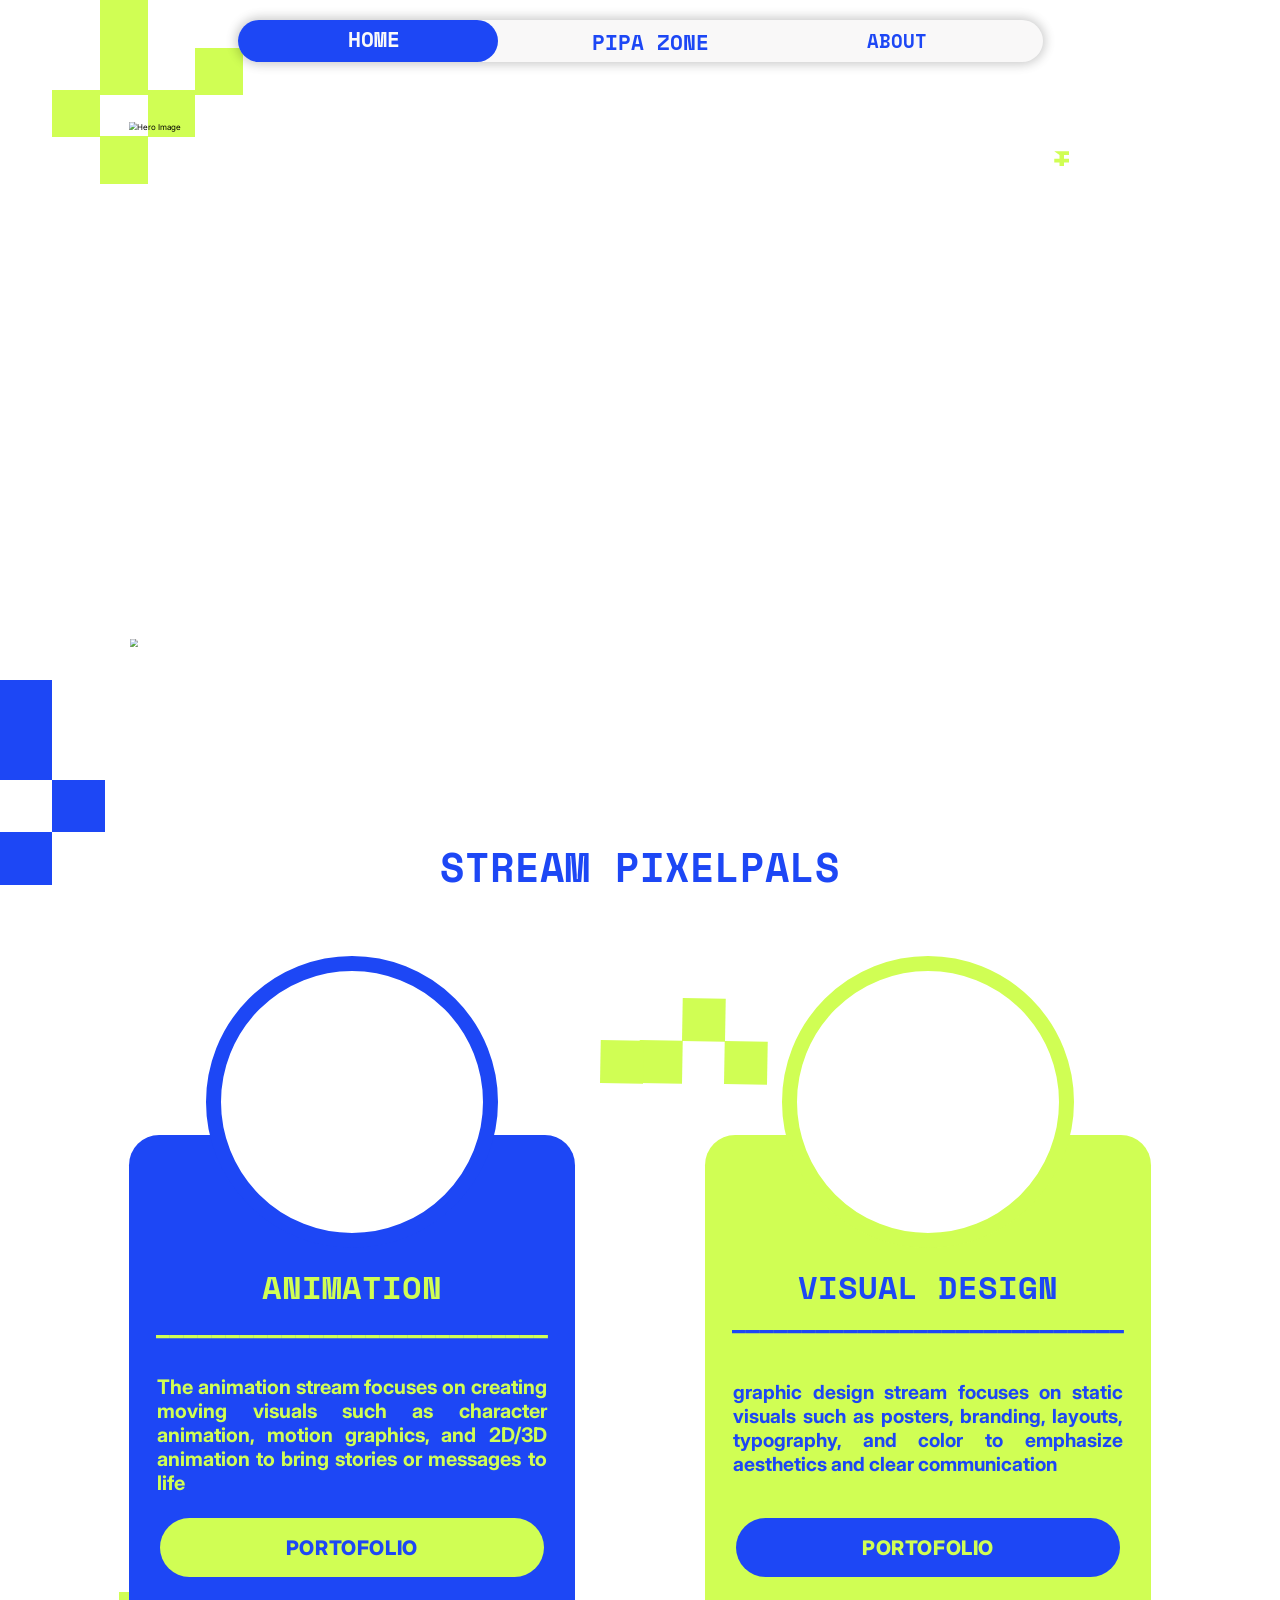
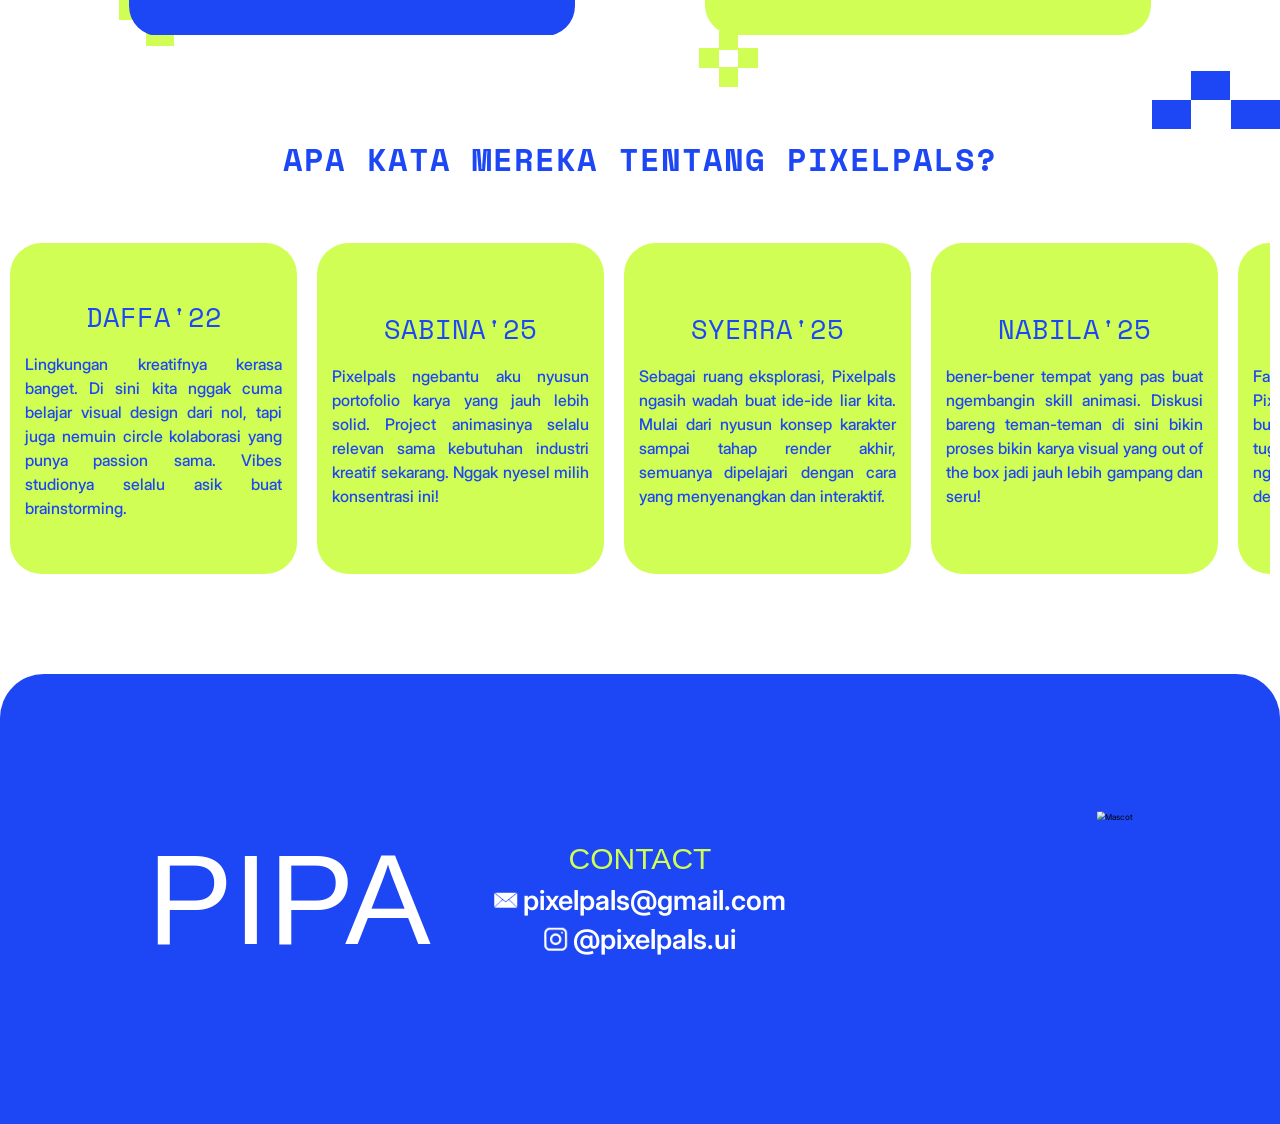
==== index.html @ c7d92665 "rapihin" ====
<!DOCTYPE html>
<html lang="id">
<head>
    <meta charset="UTF-8">
    <meta name="viewport" content="width=device-width, initial-scale=1.0">
    <title>PIXEL PALS - Media Produksi UI</title>
    <link rel="preconnect" href="https://fonts.googleapis.com">
    <link rel="preconnect" href="https://fonts.gstatic.com" crossorigin>
    <link href="https://fonts.googleapis.com/css2?family=Inter:ital,opsz,wght@0,14..32,100..900;1,14..32,100..900&family=Montserrat:ital,wght@0,100..900;1,100..900&family=Poppins:ital,wght@0,100;0,200;0,300;0,400;0,500;0,600;0,700;0,800;0,900;1,100;1,200;1,300;1,400;1,500;1,600;1,700;1,800;1,900&family=Space+Mono:ital,wght@0,400;0,700;1,400;1,700&display=swap" rel="stylesheet">
    <link rel="stylesheet" href="css/styleIndex.css">
    
</head>
<body>
    <div class="page-scale-wrapper">

    <div class="background-pattern">
        <!-- Left side - Lime squares (top) -->
        <div class="square-lime" style="left: 104.65px; top: 179.08px;"></div>
        <div class="square-lime" style="left: 200.02px; top: 271.87px;"></div>
        <div class="square-lime" style="left: 295.38px; top: 179.08px; "></div>
        <div class="square-lime" style="left: 390.75px; top: 95.37px;"></div>
        <div class="square-lime" style="left: 200.02px; top: 0px;"></div>
        <div class="square-lime" style="left: 200.02px; top: 95.37px"></div>

        <!-- Right side - Blue squares (top) -->
        <div class="square-blue" style="left: 2631.80px; top: 841.18px;"></div>
        <div class="square-blue" style="left: 2760.02px; top: 965.93px;"></div>
        <div class="square-blue" style="left: 2888.24px; top: 841.18px;"></div>
        <div class="square-blue" style="left: 2760.02px; top: 728.63px;"></div>

        <!-- Left side - Blue squares (middle) -->
        <div style="width: 104.65px; height: 104.65px; left: 0px; top: 1455.19px; position: absolute; background: #1D47F5;"></div>
        <div style="width: 104.65px; height: 104.65px; left: 0px; top: 1359.18px; position: absolute; background: #1D47F5;"></div>
        <div style="width: 104.65px; height: 104.65px; left: 0px; top: 1664.49px; position: absolute; background: #1D47F5;"></div>
        <div style="width: 104.65px; height: 104.65px; left: 104.65px; top: 1559.84px; position: absolute; background: #1D47F5;"></div>
        
        <!-- Center - Lime rotated rectangles -->
        <div style="width: 85.49px; height: 85.30px; left: 1277.75px; top: 2166.39px; position: absolute; transform: rotate(-89deg); transform-origin: top left; background: #D0FE54;"></div>
        <div style="width: 85.49px; height: 85.30px; left: 1199.51px; top: 2165.33px; position: absolute; transform: rotate(-89deg); transform-origin: top left; background: #D0FE54;"></div>
        <div style="width: 85.49px; height: 85.30px; left: 1448.33px; top: 2168.71px; position: absolute; transform: rotate(-89deg); transform-origin: top left; background: #D0FE54;"></div>
        <div style="width: 85.49px; height: 85.30px; left: 1364.20px; top: 2082.07px; position: absolute; transform: rotate(-89deg); transform-origin: top left; background: #D0FE54;"></div>
        
        <!-- Bottom left - Lime small squares -->
        <div style="width: 54.76px; height: 54.76px; left: 237.50px; top: 3184.41px; position: absolute; background: #D0FE54;"></div>
        <div style="width: 54.76px; height: 54.76px; left: 292.26px; top: 3237.70px; position: absolute; background: #D0FE54;"></div>
        <div style="width: 54.76px; height: 54.76px; left: 347.02px; top: 3184.41px; position: absolute; background: #D0FE54;"></div>
        <div style="width: 54.76px; height: 54.76px; left: 292.26px; top: 3136.34px; position: absolute; background: #D0FE54;"></div>
        
        <!-- Bottom right - Blue rotated rectangles -->
        <div style="width: 57.56px; height: 78.79px; left: 2461.73px; top: 3457.60px; position: absolute; transform: rotate(-90deg); transform-origin: top left; background: #1D47F5;"></div>
        <div style="width: 57.56px; height: 78.79px; left: 2534.01px; top: 3457.67px; position: absolute; transform: rotate(-90deg); transform-origin: top left; background: #1D47F5;"></div>
        <div style="width: 57.56px; height: 78.79px; left: 2304.15px; top: 3457.45px; position: absolute; transform: rotate(-90deg); transform-origin: top left; background: #1D47F5;"></div>
        <div style="width: 57.56px; height: 78.79px; left: 2382.99px; top: 3399.97px; position: absolute; transform: rotate(-90deg); transform-origin: top left; background: #1D47F5;"></div>
        
        <!-- Very bottom - Lime tiny squares -->
        <div style="width: 39.19px; height: 39.19px; left: 1398.37px; top: 3295.84px; position: absolute; background: #D0FE54;"></div>
        <div style="width: 39.19px; height: 39.19px; left: 1437.55px; top: 3333.97px; position: absolute; background: #D0FE54;"></div>
        <div style="width: 39.19px; height: 39.19px; left: 1476.74px; top: 3295.84px; position: absolute; background: #D0FE54;"></div>
        <div style="width: 39.19px; height: 39.19px; left: 1437.55px; top: 3261.44px; position: absolute; background: #D0FE54;"></div>
    </div>

    <!-- Header & Navigation -->
    <header style="width: 100%; display: flex; justify-content: center; padding: 40px 60px 20px 60px; position: relative; z-index: 100;">
        <div style="width: 100%; max-width: 1610px; height: 83px; position: relative; border-radius: 118.92px;">
            <!-- Background with shadow -->
            <div style="width: 100%; height: 83px; left: 0px; top: 0px; position: absolute; opacity: 0.70; background: #F7F6F6; box-shadow: 0px 0px 20.22px 4.76px rgba(0, 0, 0, 0.30); border-radius: 118.92px;"></div>
            
            <!-- Blue active tab -->
            <a href="index.html" style="width: 521.42px; height: 83.05px; left: 0px; top: 0px; position: absolute; background: #1D47F5; border-radius: 118.92px; text-decoration: none; display: flex; align-items: center; justify-content: center;">
                <span style="width: 375.03px; height: 41.34px; left: 86.05px; top: 6.50px; position: absolute; text-align: center; color: #F9F9F9; font-size: 42.81px; font-family: 'Symtext', 'Space Mono', monospace; font-weight: bold; text-decoration: none;">HOME</span>
            </a>
            
            <!-- PIPA Zone -->
            <a href="pipa-zone.html" style="width: 375.03px; height: 41.34px; left: 639.16px; top: 11.66px; position: absolute; text-align: center; color: #1D47F5; font-size: 42.81px; font-family: 'Symtext', 'Space Mono', monospace; font-weight: bold; text-decoration: none;">PIPA ZONE</a>
            
            <!-- About -->
            <a href="about.html" style="width: 375.03px; height: 41.34px; left: 1131.92px; top: 13.99px; position: absolute; text-align: center; color: #1D47F5; font-size: 37.98px; font-family: 'Symtext', 'Space Mono', monospace; font-weight: bold; text-decoration: none;">ABOUT</a>
        </div>
    </header>

    <!-- Hero Section -->
    <section class="snap-section">
        <div class="hero-wrapper">
            <div class="hero-accent"></div>
            <img src="img/hero-image.png" alt="Hero Image" class="hero-image">
            <a href="https://google.com" class="hero-cta">
                <img src="img/explore-now-button.png" alt="">
            </a>
        </div>
    </section>

    <!-- Stream Section - Custom Design -->
    <section class="stream-section snap-section">
        <h2 class="stream-title-custom">STREAM PIXELPALS</h2>
        
        <div class="stream-design-container">
            <div style="width: 100%; max-width: 2044px; height: auto; aspect-ratio: 2044.37 / 1359.50; position: relative; margin: 0 auto;">
                <!-- Left Blue Box -->
                <div style="width: 892.76px; height: 1001.36px; left: 0px; top: 358.14px; position: absolute; background: #1D47F5; border-radius: 60.29px; max-width: 45%;"></div>
                
                <!-- Right Green Box -->
                <div style="width: 892.76px; height: 1001.36px; left: 1151.61px; top: 357.94px; position: absolute; background: #D0FE54; border-radius: 60.29px; max-width: 45%;"></div>
                
                <!-- Visual Design Label -->
                <div style="width: 654.97px; height: 132.82px; left: 1270.50px; top: 595.30px; position: absolute; text-align: center; justify-content: center; display: flex; flex-direction: column; color: #1D47F5; font-size: 64.31px; font-family: 'Symtext', 'Space Mono', monospace; font-weight: bold; word-wrap: break-word;">VISUAL DESIGN</div>
                
                <!-- Animation Label -->
                <div style="width: 571.54px; height: 132.82px; left: 159.99px; top: 595.30px; position: absolute; text-align: center; justify-content: center; display: flex; flex-direction: column; color: #D0FE54; font-size: 64.31px; font-family: 'Symtext', 'Space Mono', monospace; font-weight: bold; word-wrap: break-word;">ANIMATION</div>
                
                <!-- Right Line -->
                <div style="width: 853px; height: 190.97px; left: 1171.49px; top: 632.64px; position: absolute; text-align: center; justify-content: center; display: flex; flex-direction: column; color: #1D47F5; font-size: 58.47px; font-family: 'Inter', sans-serif; font-weight: 700; word-wrap: break-word;">____________________________</div>
                
                <!-- Left Line -->
                <div style="width: 853px; height: 190.97px; left: 19.26px; top: 641.09px; position: absolute; text-align: center; justify-content: center; display: flex; flex-direction: column; color: #D0FE54; font-size: 58.47px; font-family: 'Inter', sans-serif; font-weight: 700; word-wrap: break-word;">____________________________</div>
                
                <!-- Left Description -->
                <div style="width: 778.69px; height: 132.84px; left: 56.41px; top: 891.44px; position: absolute; text-align: justify; justify-content: center; display: flex; flex-direction: column; color: #D0FE54; font-size: 40.19px; font-family: 'Inter', sans-serif; font-weight: 700; word-wrap: break-word;">The animation stream focuses on creating moving visuals such as character animation, motion graphics, and 2D/3D animation to bring stories or messages to life</div>
                
                <!-- Right Description -->
                <div style="width: 780.18px; height: 254.19px; left: 1207.90px; top: 817.18px; position: absolute; text-align: justify; justify-content: center; display: flex; flex-direction: column; color: #1D47F5; font-size: 38.86px; font-family: 'Inter', sans-serif; font-weight: 700; word-wrap: break-word;">graphic design stream focuses on static visuals such as posters, branding, layouts, typography, and color to emphasize aesthetics and clear communication</div>
                
                <!-- Right Button -->
                <a href="#" class="portfolio-btn" id="btnVisualDesign" style="width: 767.63px; height: 116.75px; left: 1214.17px; top: 1125.16px; position: absolute; background: #1D47F5; border-radius: 200.97px; display: flex; align-items: center; justify-content: center; text-decoration: none; cursor: pointer;">
                    <span style="text-align: center; color: #D0FE54; font-size: 40.19px; font-family: 'Inter', sans-serif; font-weight: 800; letter-spacing: 1.21px;">PORTOFOLIO</span>
                </a>
                
                <!-- Left Circle -->
                <div style="width: 584.77px; height: 584.77px; left: 154px; top: 0.14px; position: absolute; background: white; border-radius: 9999px; border: 30.15px #1D47F5 solid;"></div>
                
                <!-- Left Button -->
                <a href="#" class="portfolio-btn" id="btnAnimation" style="width: 767.63px; height: 116.75px; left: 61.94px; top: 1125.16px; position: absolute; background: #D0FE54; border-radius: 200.97px; display: flex; align-items: center; justify-content: center; text-decoration: none; cursor: pointer;">
                    <span style="text-align: center; color: #1D47F5; font-size: 40.19px; font-family: 'Inter', sans-serif; font-weight: 800; letter-spacing: 1.21px;">PORTOFOLIO</span>
                </a>
                
                <!-- Right Circle -->
                <div style="width: 584.77px; height: 584.77px; left: 1305.61px; top: 0px; position: absolute; background: white; border-radius: 9999px; border: 30.15px #D0FE54 solid;"></div>
            </div>
        </div>
    </section>

    <!-- Testimonial Section - Custom Design -->
    <section class="testimonial-section">
        <h2 class="testimonial-title-custom">APA KATA MEREKA TENTANG PIXELPALS?</h2>
        
        <div class="slider-container">
            <div class="slider-track">
                <!-- Original 5 Cards -->
                <div class="testimonial-card-slider">
                    <div class="card-name">daffa'22</div>
                    <p class="card-quote">Lingkungan kreatifnya kerasa banget. Di sini kita nggak cuma belajar visual design dari nol, tapi juga nemuin circle kolaborasi yang punya passion sama. Vibes studionya selalu asik buat brainstorming.</p>
                </div>
                
                <div class="testimonial-card-slider">
                    <div class="card-name">sabina'25</div>
                    <p class="card-quote">Pixelpals ngebantu aku nyusun portofolio karya yang jauh lebih solid. Project animasinya selalu relevan sama kebutuhan industri kreatif sekarang. Nggak nyesel milih konsentrasi ini!</p>
                </div>
                
                <div class="testimonial-card-slider">
                    <div class="card-name">SYERRA'25</div>
                    <p class="card-quote">Sebagai ruang eksplorasi, Pixelpals ngasih wadah buat ide-ide liar kita. Mulai dari nyusun konsep karakter sampai tahap render akhir, semuanya dipelajari dengan cara yang menyenangkan dan interaktif.</p>
                </div>
                
                <div class="testimonial-card-slider">
                    <div class="card-name">nabila'25</div>
                    <p class="card-quote">bener-bener tempat yang pas buat ngembangin skill animasi. Diskusi bareng teman-teman di sini bikin proses bikin karya visual yang out of the box jadi jauh lebih gampang dan seru!</p>
                </div>
                
                <div class="testimonial-card-slider">
                    <div class="card-name">nazel'25</div>
                    <p class="card-quote">Fasilitas dan support system di Pixelpals juara sih. Cocok banget buat nongkrong sambil ngerjain tugas modelling atau 2D tanpa ngerasa burnout. Belajar software desain jadi kerasa ringan.</p>
                </div>
                
                <!-- Duplicated 5 Cards for infinite loop -->
                <div class="testimonial-card-slider">
                    <div class="card-name">daffa'22</div>
                    <p class="card-quote">Lingkungan kreatifnya kerasa banget. Di sini kita nggak cuma belajar visual design dari nol, tapi juga nemuin circle kolaborasi yang punya passion sama. Vibes studionya selalu asik buat brainstorming.</p>
                </div>
                
                <div class="testimonial-card-slider">
                    <div class="card-name">sabina'25</div>
                    <p class="card-quote">Pixelpals ngebantu aku nyusun portofolio karya yang jauh lebih solid. Project animasinya selalu relevan sama kebutuhan industri kreatif sekarang. Nggak nyesel milih konsentrasi ini!</p>
                </div>
                
                <div class="testimonial-card-slider">
                    <div class="card-name">SYERRA'25</div>
                    <p class="card-quote">Sebagai ruang eksplorasi, Pixelpals ngasih wadah buat ide-ide liar kita. Mulai dari nyusun konsep karakter sampai tahap render akhir, semuanya dipelajari dengan cara yang menyenangkan dan interaktif.</p>
                </div>
                
                <div class="testimonial-card-slider">
                    <div class="card-name">nabila'25</div>
                    <p class="card-quote">bener-bener tempat yang pas buat ngembangin skill animasi. Diskusi bareng teman-teman di sini bikin proses bikin karya visual yang out of the box jadi jauh lebih gampang dan seru!</p>
                </div>
                
                <div class="testimonial-card-slider">
                    <div class="card-name">nazel'25</div>
                    <p class="card-quote">Fasilitas dan support system di Pixelpals juara sih. Cocok banget buat nongkrong sambil ngerjain tugas modelling atau 2D tanpa ngerasa burnout. Belajar software desain jadi kerasa ringan.</p>
                </div>
            </div>
        </div>
    </section>

    <!-- Footer -->
    <footer class="snap-section">
        <div style="width: 100%; max-width: 2091px; height: 450px; position: relative; margin: 0 auto; padding: 0 60px;">
            <!-- PIPA - Left Side -->
            <div style="position: absolute; left: 60px; top: 50%; transform: translateY(-50%); text-align: center; color: white; font-size: 257.24px; font-family: 'Symtext', sans-serif; font-weight: 400; word-wrap: break-word;">PIPA</div>
            
            <!-- Contact Section - Center -->
            <div style="position: absolute; left: 50%; top: 50%; transform: translate(-50%, -50%); text-align: center;">
                <div style="text-align: center; color: #D0FE54; font-size: 60px; font-family: 'Symtext', sans-serif; font-weight: 400; margin-bottom: 15px;">CONTACT</div>
                <div style="display: flex; align-items: center; justify-content: center; gap: 12px; margin-bottom: 10px;">
                    <img src="img/Email-icon.png" alt="Email" style="width: 45px; height: 45px; object-fit: contain;">
                    <span style="text-align: center; color: white; font-size: 55px; font-family: 'Inter', sans-serif; font-weight: 600;">pixelpals@gmail.com</span>
                </div>
                <div style="display: flex; align-items: center; justify-content: center; gap: 12px;">
                    <img src="img/IG-icon.png" alt="Instagram" style="width: 45px; height: 45px; object-fit: contain;">
                    <span style="text-align: center; color: white; font-size: 55px; font-family: 'Inter', sans-serif; font-weight: 600;">@pixelpals.ui</span>
                </div>
            </div>
            
            <!-- Mascot - Right Side -->
            <img src="img/MASCOT.png" alt="Mascot" style="position: absolute; right: 60px; top: 50%; transform: translateY(-50%); height: 350px; object-fit: contain;">
        </div>
    </footer>

    <!-- Portfolio Popup - Visual Design -->
    <div class="portfolio-overlay" id="portfolioOverlayVisual">
        <div class="portfolio-popup visual" id="portfolioPopupVisual">
            <img src="img/IMAGE1.png" alt="Portfolio 1">
            <img src="img/IMAGE2.png" alt="Portfolio 2">
            <img src="img/IMAGE3.png" alt="Portfolio 3">
            <img src="img/IMAGE4.png" alt="Portfolio 4">
        </div>
    </div>

    <!-- Portfolio Popup - Animation -->
    <div class="portfolio-overlay" id="portfolioOverlayAnimation">
        <div class="portfolio-popup animation" id="portfolioPopupAnimation">
            <div class="video-container" id="videoContainer1">
                <video id="video1" src="animasi 1 .mov" loop playsinline></video>
                <div class="video-overlay" id="videoOverlay1">
                    <button class="play-btn" id="playBtn1">▶</button>
                </div>
            </div>
            <div class="video-container" id="videoContainer2">
                <video id="video2" src="animasi 2.mov" loop playsinline></video>
                <div class="video-overlay" id="videoOverlay2">
                    <button class="play-btn" id="playBtn2">▶</button>
                </div>
            </div>
        </div>
    </div>

    <script>
        // Portfolio Popup - Visual Design
        const overlayVisual = document.getElementById('portfolioOverlayVisual');
        const btnVisual = document.getElementById('btnVisualDesign');

        btnVisual.addEventListener('click', (e) => {
            e.preventDefault();
            overlayVisual.classList.add('active');
            document.body.style.overflow = 'hidden';
        });

        overlayVisual.addEventListener('click', (e) => {
            if (e.target === overlayVisual) {
                overlayVisual.classList.remove('active');
                document.body.style.overflow = '';
            }
        });

        // Portfolio Popup - Animation
        const overlayAnimation = document.getElementById('portfolioOverlayAnimation');
        const btnAnimation = document.getElementById('btnAnimation');

        btnAnimation.addEventListener('click', (e) => {
            e.preventDefault();
            overlayAnimation.classList.add('active');
            document.body.style.overflow = 'hidden';
        });

        overlayAnimation.addEventListener('click', (e) => {
            if (e.target === overlayAnimation) {
                overlayAnimation.classList.remove('active');
                document.body.style.overflow = '';
                // Pause all videos when closing
                document.querySelectorAll('.portfolio-popup video').forEach(v => {
                    v.pause();
                });
                document.querySelectorAll('.play-btn').forEach(b => {
                    b.textContent = '▶';
                });
            }
        });

        // Video Play/Pause Controls
        const videos = [
            { video: document.getElementById('video1'), btn: document.getElementById('playBtn1'), overlay: document.getElementById('videoOverlay1') },
            { video: document.getElementById('video2'), btn: document.getElementById('playBtn2'), overlay: document.getElementById('videoOverlay2') }
        ];

        videos.forEach(({ video, btn, overlay }) => {
            btn.addEventListener('click', (e) => {
                e.stopPropagation();
                if (video.paused) {
                    video.play();
                    btn.textContent = '⏸';
                    overlay.style.opacity = '0';
                    setTimeout(() => { overlay.style.display = 'none'; }, 300);
                } else {
                    video.pause();
                    btn.textContent = '▶';
                    overlay.style.display = 'flex';
                    setTimeout(() => { overlay.style.opacity = '1'; }, 10);
                }
            });

            video.addEventListener('click', (e) => {
                e.stopPropagation();
                if (video.paused) {
                    video.play();
                    btn.textContent = '⏸';
                    overlay.style.opacity = '0';
                    setTimeout(() => { overlay.style.display = 'none'; }, 300);
                } else {
                    video.pause();
                    btn.textContent = '▶';
                    overlay.style.display = 'flex';
                    setTimeout(() => { overlay.style.opacity = '1'; }, 10);
                }
            });
        });
    </script>
    </div>
</body>
</html>
---- css/styleIndex.css ----
@font-face {
            font-family: 'Symtext';
            src: url('Symtext.ttf') format('truetype');
            font-weight: normal;
            font-style: normal;
        }

        * {
            margin: 0;
            padding: 0;
            box-sizing: border-box;
        }

        :root {
            --blue: #1D47F5;
            --lime: #D0FE54;
            --black: #000000;
            --white: #FFFFFF;
        }

        body {
            font-family: 'Inter', sans-serif;
            background-color: var(--white);
            color: var(--black);
            min-height: 100vh;
            background-image: url('BACKGROUND-HOME.png');
            background-size: auto 100vh;
            background-position: center center;
            background-repeat: no-repeat;
            background-attachment: fixed;
            overflow-x: hidden;
            width: 100%;
            scroll-snap-type: y mandatory;
            scroll-behavior: smooth;
        }

        .page-scale-wrapper {
            zoom: 0.5;
        }

        .snap-section {
            scroll-snap-align: start;
            min-height: 100vh;
            display: flex;
            flex-direction: column;
            justify-content: center;
            padding: 100px 0;
            box-sizing: border-box;
        }

        .container {
            max-width: 1200px;
            margin: 0 auto;
            padding: 0 20px;
        }

        /* Header & Navigation */
        header {
            padding: 20px 0;
            background: transparent;
            position: relative;
            z-index: 100;
            display: flex;
            justify-content: center;
        }

        .nav-container {
            display: flex;
            align-items: center;
            background: rgba(255, 255, 255, 0.9);
            border-radius: 50px;
            padding: 8px 10px;
            box-shadow: 0 6px 30px rgba(0, 0, 0, 0.2);
            gap: 40px;
            position: relative;
            border: 3px solid var(--blue);
        }

        .logo {
            display: none;
        }

        .nav-menu {
            display: flex;
            align-items: center;
            justify-content: center;
            gap: 0;
            position: relative;
        }

        .nav-item {
            padding: 8px 30px;
            border-radius: 30px;
            text-decoration: none;
            font-size: 14px;
            font-weight: 700;
            color: var(--black);
            text-transform: uppercase;
            letter-spacing: 0.5px;
            transition: color 0.3s ease;
            position: relative;
            z-index: 2;
            white-space: nowrap;
        }

        .nav-item:hover {
            color: var(--blue);
        }

        .nav-item.active {
            background: var(--blue);
            color: var(--white);
        }

        /* Hero Section */
        .hero {
            padding: 40px 40px;
            background: transparent;
            position: relative;
            overflow: hidden;
            display: flex;
            justify-content: center;
            align-items: flex-end;
            margin: 0 auto;
        }

        .hero-wrapper {
            position: relative;
            width: 100%;
            max-width: 2044px;
            aspect-ratio: 2720.33 / 1584.61;
            margin: 0 auto;
        }

        .hero-image {
            width: 100%;
            height: 100%;
            object-fit: cover;
            display: block;
        }

        .hero-cta {
            position: absolute;
            bottom: 0;
            left: 0;
            z-index: 10;
            width: 46.2%;
            aspect-ratio: 1255.82 / 208.75;
        }

        .hero-cta img {
            width: 100%;
            height: 100%;
            object-fit: cover;
            display: block;
        }

        .hero-accent {
            position: absolute;
            top: 5%;
            right: 8%;
            width: 30px;
            height: 30px;
            background: var(--lime);
            clip-path: polygon(0 0, 100% 0, 100% 25%, 65% 25%, 65% 50%, 100% 50%, 100% 75%, 65% 75%, 65% 100%, 35% 100%, 35% 75%, 0 75%, 0 50%, 35% 50%, 35% 25%);
        }

        /* Stream Section - Using inline styles */
        .stream-section {
            padding: 60px 20px;
            text-align: center;
            width: 100%;
        }

        .stream-title-custom {
            color: #1D47F5;
            font-size: 80px;
            font-weight: bold;
            font-family: 'Symtext', 'Space Mono', monospace;
            margin-top: 80px;
            margin-bottom: 120px;
            letter-spacing: 2px;
        }

        .stream-design-container {
            width: 100%;
            overflow-x: auto;
            display: flex;
            justify-content: center;
        }

        .testimonial-section {
            padding: 60px 20px 200px 20px;
            text-align: center;
            width: 100%;
        }

        .testimonial-title-custom {
            color: #1D47F5;
            font-size: 64px;
            font-weight: bold;
            font-family: 'Symtext', 'Space Mono', monospace;
            margin-bottom: 80px;
            letter-spacing: 2px;
        }

        /* Portfolio Popup */
        .portfolio-overlay {
            position: fixed;
            top: 0;
            left: 0;
            width: 100%;
            height: 100%;
            background: rgba(0, 0, 0, 0.5);
            backdrop-filter: blur(10px);
            -webkit-backdrop-filter: blur(10px);
            z-index: 9999;
            display: none;
            justify-content: center;
            align-items: center;
            cursor: pointer;
        }

        .portfolio-overlay.active {
            display: flex;
        }

        .portfolio-popup {
            width: 80%;
            max-width: 1600px;
            height: auto;
            aspect-ratio: 2566.11 / 1560.15;
            position: relative;
            border-radius: 40px;
            opacity: 0.95;
            cursor: default;
            overflow: hidden;
            display: flex;
            justify-content: center;
            align-items: center;
            padding: 40px;
            box-sizing: border-box;
        }

        .portfolio-popup.visual {
            background: #D0FE54;
        }

        .portfolio-popup.animation {
            background: #1D47F5;
        }

        .portfolio-popup img {
            position: absolute;
            object-fit: cover;
            border-radius: 16px;
            max-height: 80%;
        }

        /* Visual Design Popup Images */
        .portfolio-popup.visual img:nth-child(1) {
            width: 38%;
            height: auto;
            aspect-ratio: 1025.46 / 569.29;
            left: 8%;
            top: 12%;
        }

        .portfolio-popup.visual img:nth-child(2) {
            width: 38%;
            height: auto;
            aspect-ratio: 1025.92 / 569.29;
            left: 54%;
            top: 12%;
        }

        .portfolio-popup.visual img:nth-child(3) {
            width: 38%;
            height: auto;
            aspect-ratio: 1035.37 / 588.30;
            left: 54%;
            top: 55%;
        }

        .portfolio-popup.visual img:nth-child(4) {
            width: 38%;
            height: auto;
            aspect-ratio: 1042.99 / 586.37;
            left: 8%;
            top: 55%;
        }

        /* Animation Popup Images */
        .portfolio-popup.animation img:nth-child(1) {
            width: 36%;
            height: auto;
            aspect-ratio: 959.81 / 718.05;
            left: 10%;
            top: 30%;
        }

        .portfolio-popup.animation img:nth-child(2) {
            width: 39%;
            height: auto;
            aspect-ratio: 1026.08 / 725.24;
            left: 55%;
            top: 30%;
        }

        /* Video Containers */
        .video-container {
            position: absolute;
            border-radius: 16px;
            overflow: hidden;
            background: #000;
        }

        .video-container:nth-child(1) {
            width: 36%;
            height: auto;
            aspect-ratio: 959.81 / 718.05;
            left: 10%;
            top: 30%;
        }

        .video-container:nth-child(2) {
            width: 39%;
            height: auto;
            aspect-ratio: 1026.08 / 725.24;
            left: 55%;
            top: 30%;
        }

        .video-container video {
            width: 100%;
            height: 100%;
            object-fit: cover;
            display: block;
        }

        .video-overlay {
            position: absolute;
            top: 0;
            left: 0;
            width: 100%;
            height: 100%;
            background: rgba(0, 0, 0, 0.4);
            display: flex;
            justify-content: center;
            align-items: center;
            cursor: pointer;
            opacity: 1;
            transition: opacity 0.3s ease;
        }

        .play-btn {
            width: 80px;
            height: 80px;
            border-radius: 50%;
            background: rgba(255, 255, 255, 0.9);
            border: none;
            cursor: pointer;
            font-size: 32px;
            color: #1D47F5;
            display: flex;
            justify-content: center;
            align-items: center;
            transition: transform 0.2s ease, background 0.2s ease;
        }

        .play-btn:hover {
            transform: scale(1.1);
            background: #fff;
        }

        /* Testimonial Slider */
        .slider-container {
            width: 100%;
            overflow: hidden;
            position: relative;
        }

        .slider-track {
            display: flex;
            gap: 40px;
            animation: scrollLeft 40s linear infinite;
            width: max-content;
        }

        .slider-track:hover {
            animation-play-state: paused;
        }

        @keyframes scrollLeft {
            0% {
                transform: translateX(0);
            }
            100% {
                transform: translateX(-50%);
            }
        }

        .testimonial-card-slider {
            width: 574px;
            min-width: 574px;
            height: 661px;
            background: #D0FE54;
            border-radius: 63px;
            padding: 40px 30px;
            display: flex;
            flex-direction: column;
            align-items: center;
            justify-content: center;
            box-sizing: border-box;
        }

        @font-face {
            font-family: 'Symtext';
            src: url('Symtext.ttf') format('truetype'); /* PASTIKAN FILE ADA DI FOLDER YANG SAMA */
            font-weight: normal;
            font-style: normal;
        }

/* Satukan menjadi satu deklarasi yang spesifik */
        .testimonial-card-slider .card-name {
            font-family: 'Symtext', 'Space Mono', monospace !important; /* Gunakan !important untuk memaksa */
            text-align: center;
            color: #1D47F5;
            font-size: 54px;
            font-weight: 400;
            margin-bottom: 30px;
            text-transform: uppercase;
        }

        .testimonial-card-slider .card-quote {
            text-align: justify;
            color: #1D47F5;
            font-size: 32px;
            font-family: 'Inter', sans-serif;
            font-weight: 500;
            line-height: 1.5;
            word-wrap: break-word;
        }

        .testimonial-title-custom {
            color: #1D47F5;
            font-size: 64px;
            font-weight: bold;
            font-family: 'Symtext', 'Space Mono', monospace;
            margin-top: 80px;
            margin-bottom: 120px;
            letter-spacing: 2px;
        }

        /* Testimonial Section - Using custom design above */
        .testimonial {
            display: none;
        }

        .testimonial-title {
            display: none;
        }

        .testimonial-cards {
            display: none;
        }

        .testimonial-card {
            display: none;
        }

        .testimonial-year {
            display: none;
        }

        .testimonial-quote {
            display: none;
        }

        /* Footer */
        footer {
            width: 100%;
            box-sizing: border-box;
            padding: 40px 20px;
            background: #1D47F5;
            border-radius: 88px 88px 0 0;
            display: flex;
            justify-content: center;
            align-items: center;
        }

        /* Responsive */
        @media (max-width: 768px) {
            .hero {
                padding: 30px 0;
            }

            .hero-wrapper {
                max-width: 100%;
            }

            .hero-cta {
                width: 40%;
            }

            .hero-accent {
                display: none;
            }

            .stream-title-custom {
                font-size: 40px;
            }

            .stream-box {
                min-width: 100%;
                padding: 40px 20px;
            }

            .stream-box-label {
                font-size: 32px;
            }

            .stream-box-desc {
                font-size: 18px;
            }

            .testimonial-title-custom {
                font-size: 32px;
            }

            .testimonial-card-custom {
                width: 100%;
                max-width: 350px;
                height: auto;
                min-height: 350px;
            }

            .testimonial-name {
                font-size: 28px;
            }

            .testimonial-quote-custom {
                font-size: 16px;
            }

            .footer-title {
                font-size: 60px;
                letter-spacing: 5px;
            }

            .nav-container {
                padding: 8px 20px;
            }

            .nav-menu {
                gap: 20px;
            }

            .nav-item {
                padding: 6px 14px;
                font-size: 12px;
            }

            .nav-item.active {
                padding: 6px 14px;
            }

            .footer-content {
                flex-direction: column;
                text-align: center;
            }

            .footer-logo {
                font-size: 36px;
            }
        }

.background-pattern{
    width: 100%; 
    height: 100%; 
    position: fixed; 
    top: 0; 
    left: 0; 
    pointer-events: none; 
    z-index: -1;
}

.square-lime{
    width: 95.37px; 
    height: 95.37px; 
    position: absolute; 
    background: #D0FE54;
}

.square-blue{
    width: 128.22px; 
    height: 128.22px; 
    position: absolute; 
    background: #1D47F5;
}
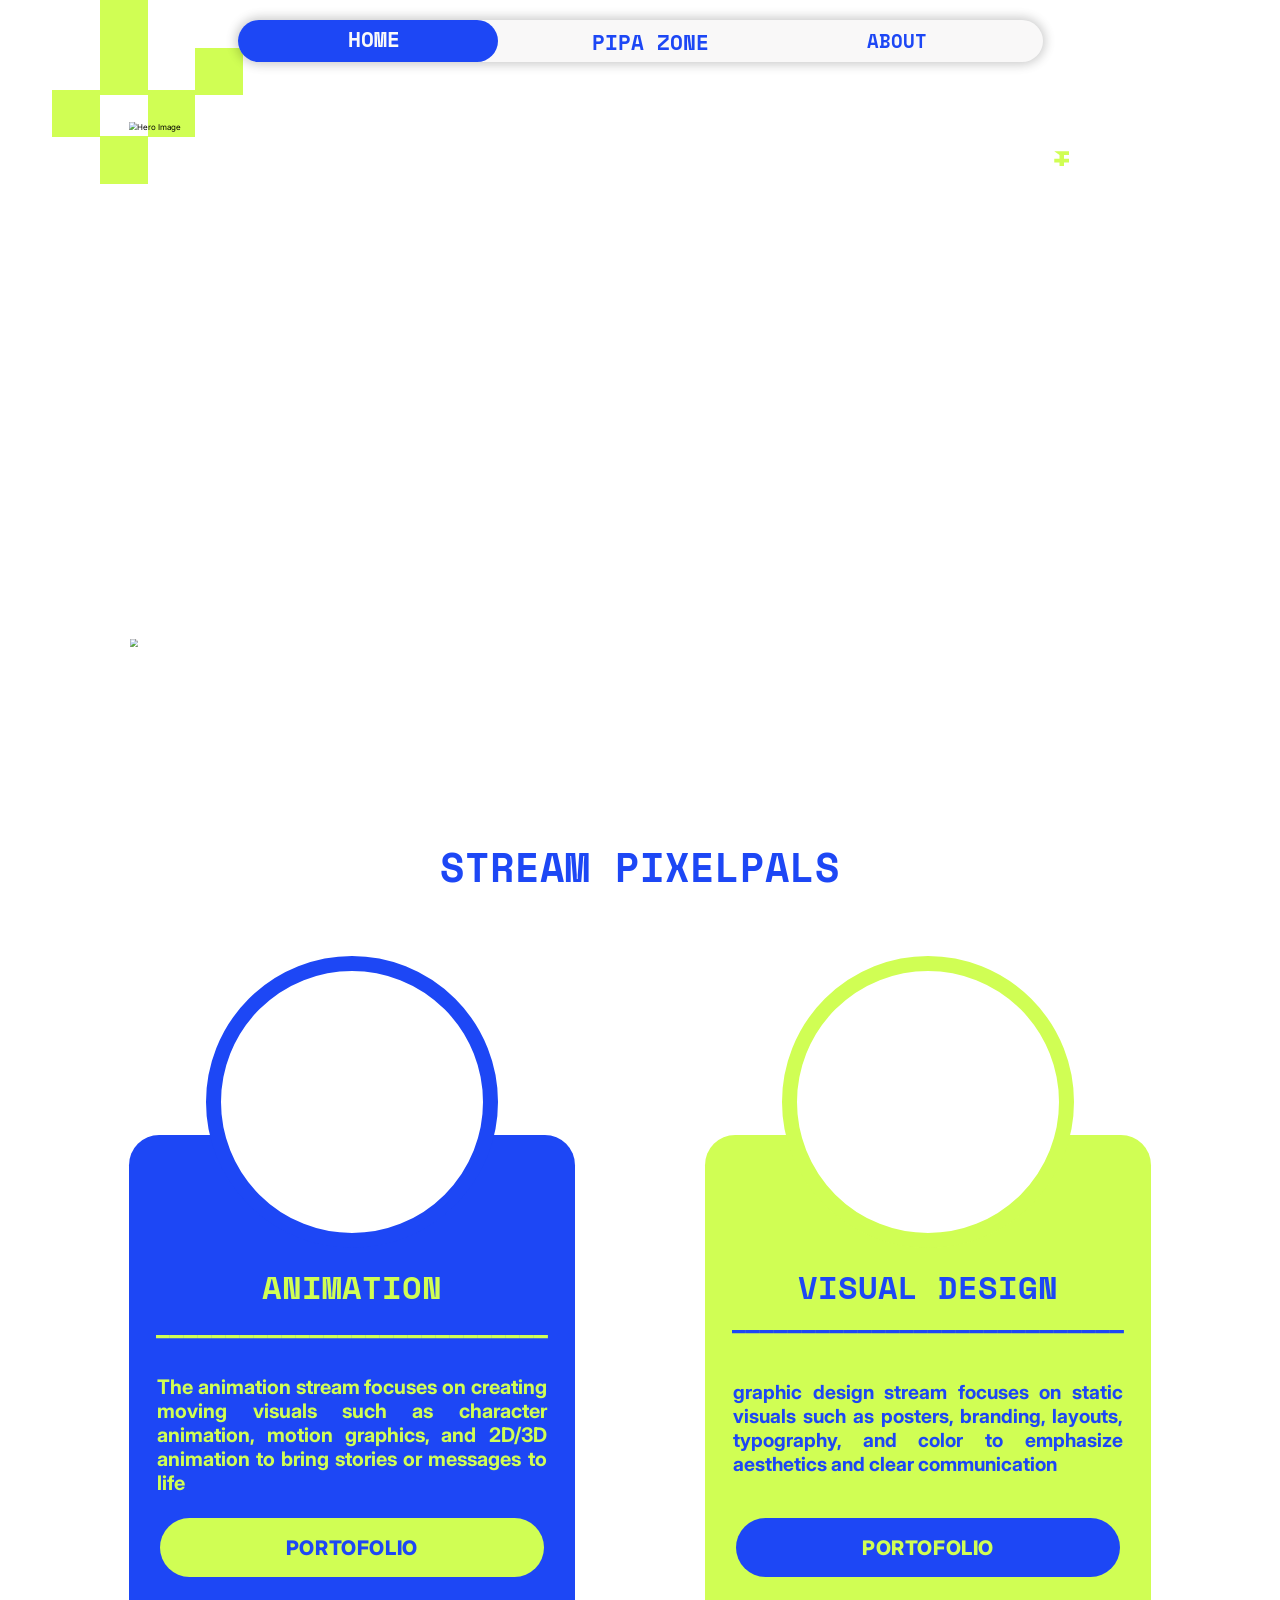
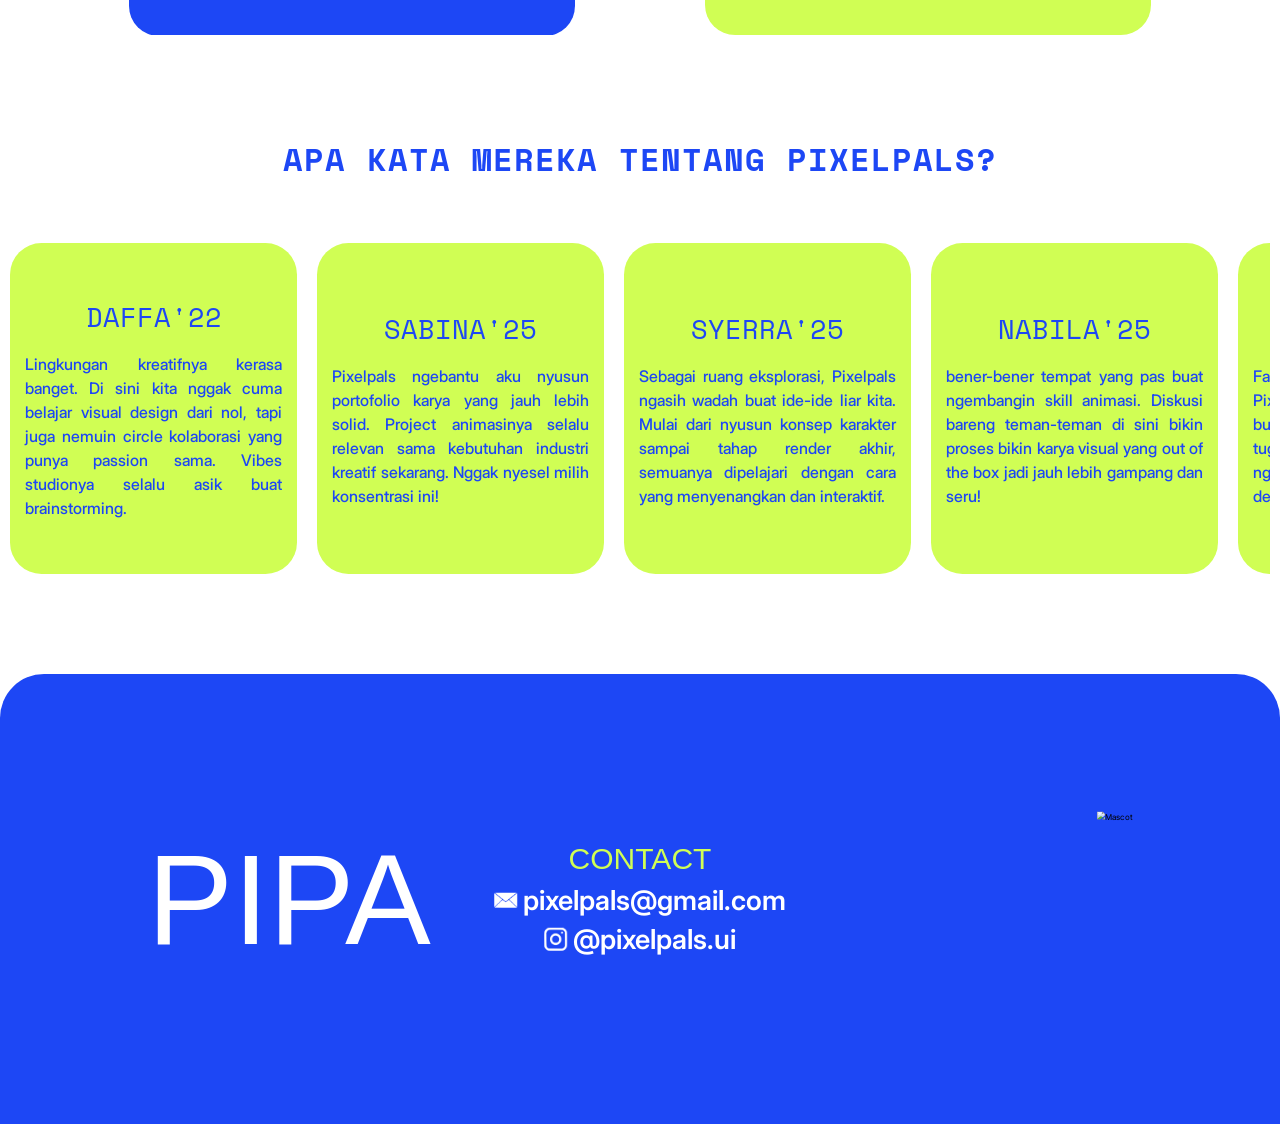
==== commit d4d41a1e: "html" ====
--- a/index.html
+++ b/index.html
@@ -27,36 +27,6 @@
         <div class="square-blue" style="left: 2760.02px; top: 965.93px;"></div>
         <div class="square-blue" style="left: 2888.24px; top: 841.18px;"></div>
         <div class="square-blue" style="left: 2760.02px; top: 728.63px;"></div>
-
-        <!-- Left side - Blue squares (middle) -->
-        <div style="width: 104.65px; height: 104.65px; left: 0px; top: 1455.19px; position: absolute; background: #1D47F5;"></div>
-        <div style="width: 104.65px; height: 104.65px; left: 0px; top: 1359.18px; position: absolute; background: #1D47F5;"></div>
-        <div style="width: 104.65px; height: 104.65px; left: 0px; top: 1664.49px; position: absolute; background: #1D47F5;"></div>
-        <div style="width: 104.65px; height: 104.65px; left: 104.65px; top: 1559.84px; position: absolute; background: #1D47F5;"></div>
-        
-        <!-- Center - Lime rotated rectangles -->
-        <div style="width: 85.49px; height: 85.30px; left: 1277.75px; top: 2166.39px; position: absolute; transform: rotate(-89deg); transform-origin: top left; background: #D0FE54;"></div>
-        <div style="width: 85.49px; height: 85.30px; left: 1199.51px; top: 2165.33px; position: absolute; transform: rotate(-89deg); transform-origin: top left; background: #D0FE54;"></div>
-        <div style="width: 85.49px; height: 85.30px; left: 1448.33px; top: 2168.71px; position: absolute; transform: rotate(-89deg); transform-origin: top left; background: #D0FE54;"></div>
-        <div style="width: 85.49px; height: 85.30px; left: 1364.20px; top: 2082.07px; position: absolute; transform: rotate(-89deg); transform-origin: top left; background: #D0FE54;"></div>
-        
-        <!-- Bottom left - Lime small squares -->
-        <div style="width: 54.76px; height: 54.76px; left: 237.50px; top: 3184.41px; position: absolute; background: #D0FE54;"></div>
-        <div style="width: 54.76px; height: 54.76px; left: 292.26px; top: 3237.70px; position: absolute; background: #D0FE54;"></div>
-        <div style="width: 54.76px; height: 54.76px; left: 347.02px; top: 3184.41px; position: absolute; background: #D0FE54;"></div>
-        <div style="width: 54.76px; height: 54.76px; left: 292.26px; top: 3136.34px; position: absolute; background: #D0FE54;"></div>
-        
-        <!-- Bottom right - Blue rotated rectangles -->
-        <div style="width: 57.56px; height: 78.79px; left: 2461.73px; top: 3457.60px; position: absolute; transform: rotate(-90deg); transform-origin: top left; background: #1D47F5;"></div>
-        <div style="width: 57.56px; height: 78.79px; left: 2534.01px; top: 3457.67px; position: absolute; transform: rotate(-90deg); transform-origin: top left; background: #1D47F5;"></div>
-        <div style="width: 57.56px; height: 78.79px; left: 2304.15px; top: 3457.45px; position: absolute; transform: rotate(-90deg); transform-origin: top left; background: #1D47F5;"></div>
-        <div style="width: 57.56px; height: 78.79px; left: 2382.99px; top: 3399.97px; position: absolute; transform: rotate(-90deg); transform-origin: top left; background: #1D47F5;"></div>
-        
-        <!-- Very bottom - Lime tiny squares -->
-        <div style="width: 39.19px; height: 39.19px; left: 1398.37px; top: 3295.84px; position: absolute; background: #D0FE54;"></div>
-        <div style="width: 39.19px; height: 39.19px; left: 1437.55px; top: 3333.97px; position: absolute; background: #D0FE54;"></div>
-        <div style="width: 39.19px; height: 39.19px; left: 1476.74px; top: 3295.84px; position: absolute; background: #D0FE54;"></div>
-        <div style="width: 39.19px; height: 39.19px; left: 1437.55px; top: 3261.44px; position: absolute; background: #D0FE54;"></div>
     </div>
 
     <!-- Header & Navigation -->
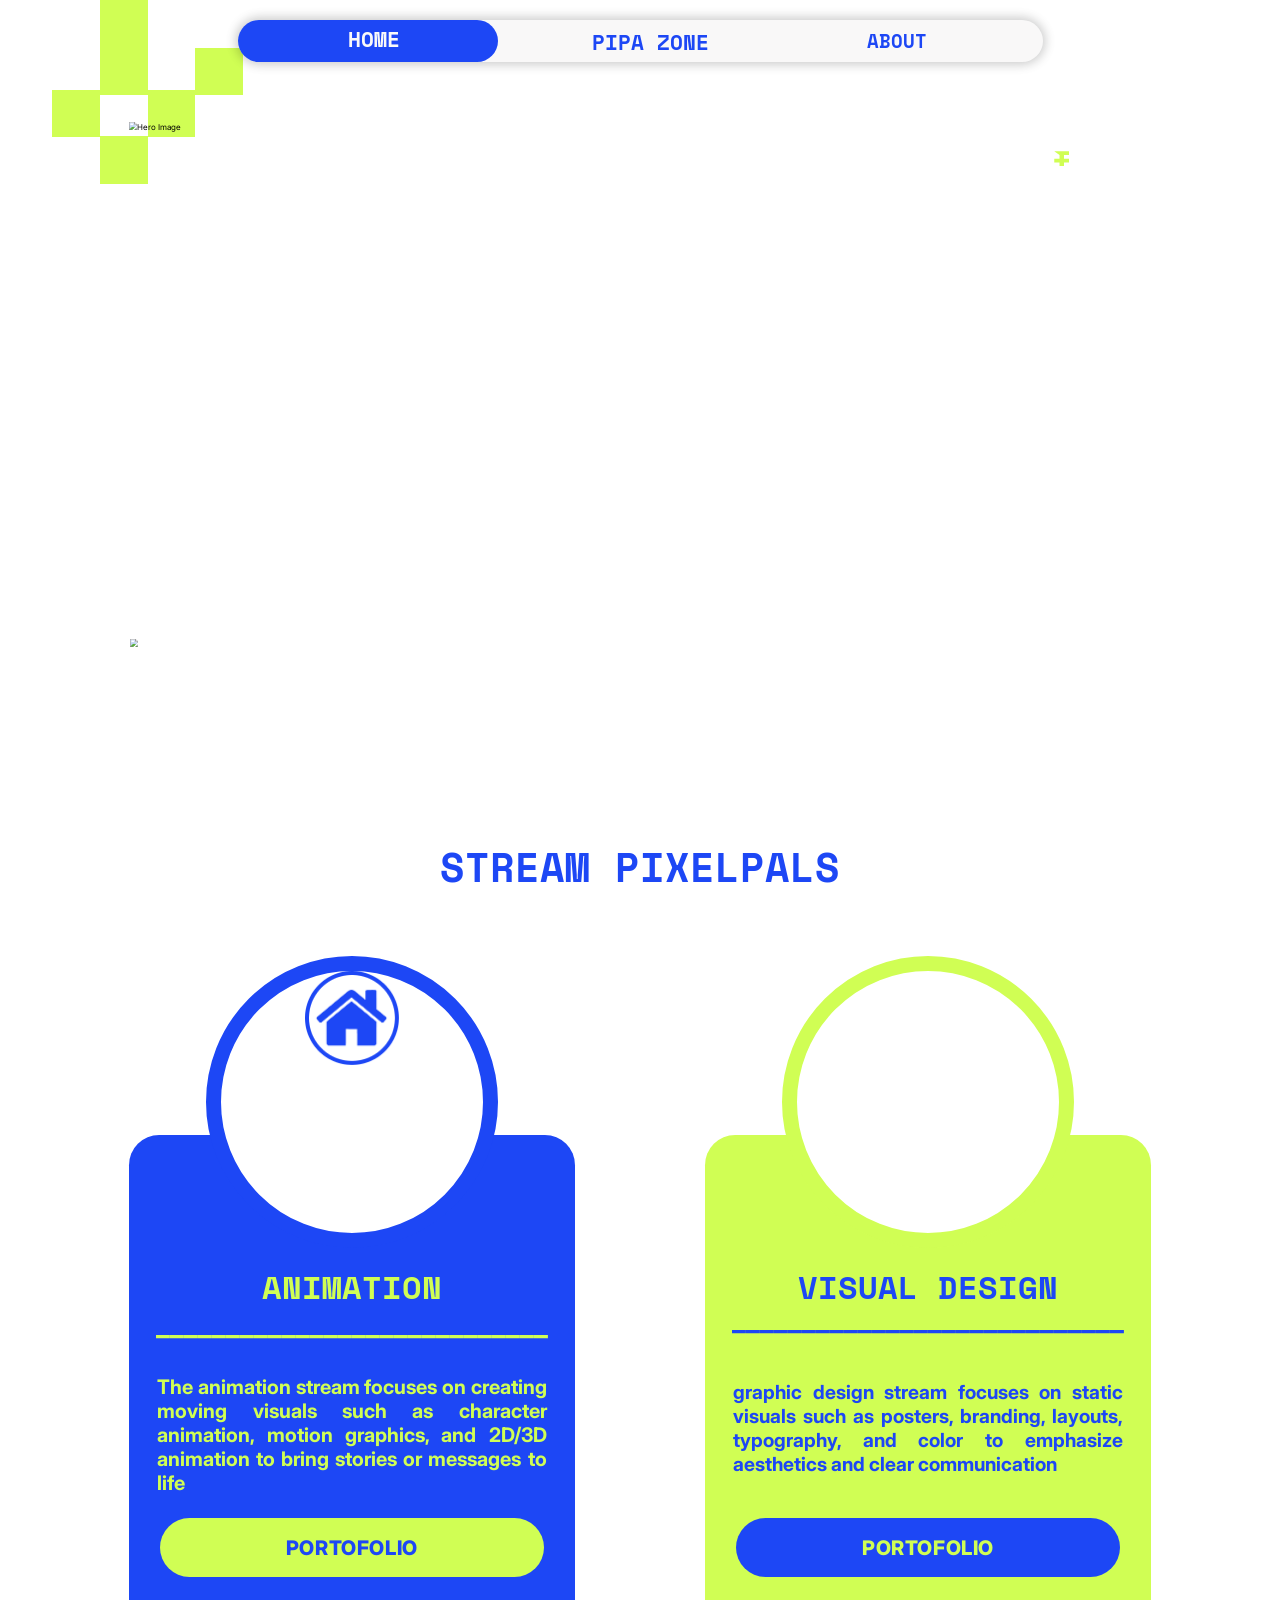
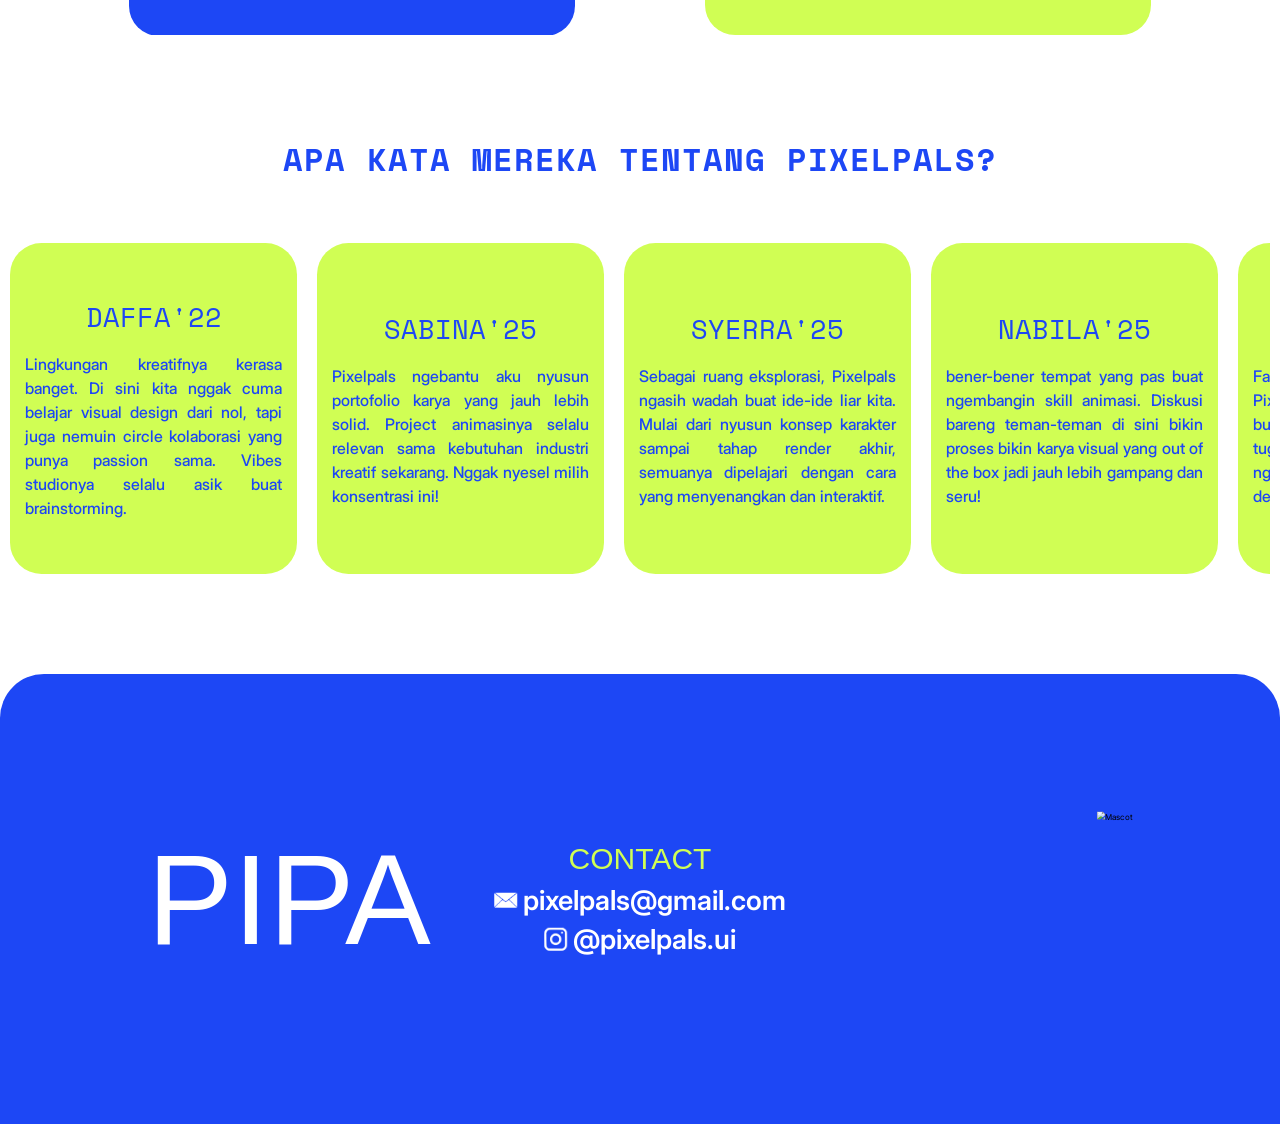
==== commit 52d00104: "Update index.html" ====
--- a/index.html
+++ b/index.html
@@ -95,7 +95,7 @@
                 </a>
                 
                 <!-- Left Circle -->
-                <div style="width: 584.77px; height: 584.77px; left: 154px; top: 0.14px; position: absolute; background: white; border-radius: 9999px; border: 30.15px #1D47F5 solid;"></div>
+                <div style="width: 584.77px; height: 584.77px; left: 154px; top: 0.14px; position: absolute; background: white; border-radius: 9999px; border: 30.15px #1D47F5 solid;"><img src="img/Icon-home.png" alt="" style="size: 500px;"></div>
                 
                 <!-- Left Button -->
                 <a href="#" class="portfolio-btn" id="btnAnimation" style="width: 767.63px; height: 116.75px; left: 61.94px; top: 1125.16px; position: absolute; background: #D0FE54; border-radius: 200.97px; display: flex; align-items: center; justify-content: center; text-decoration: none; cursor: pointer;">
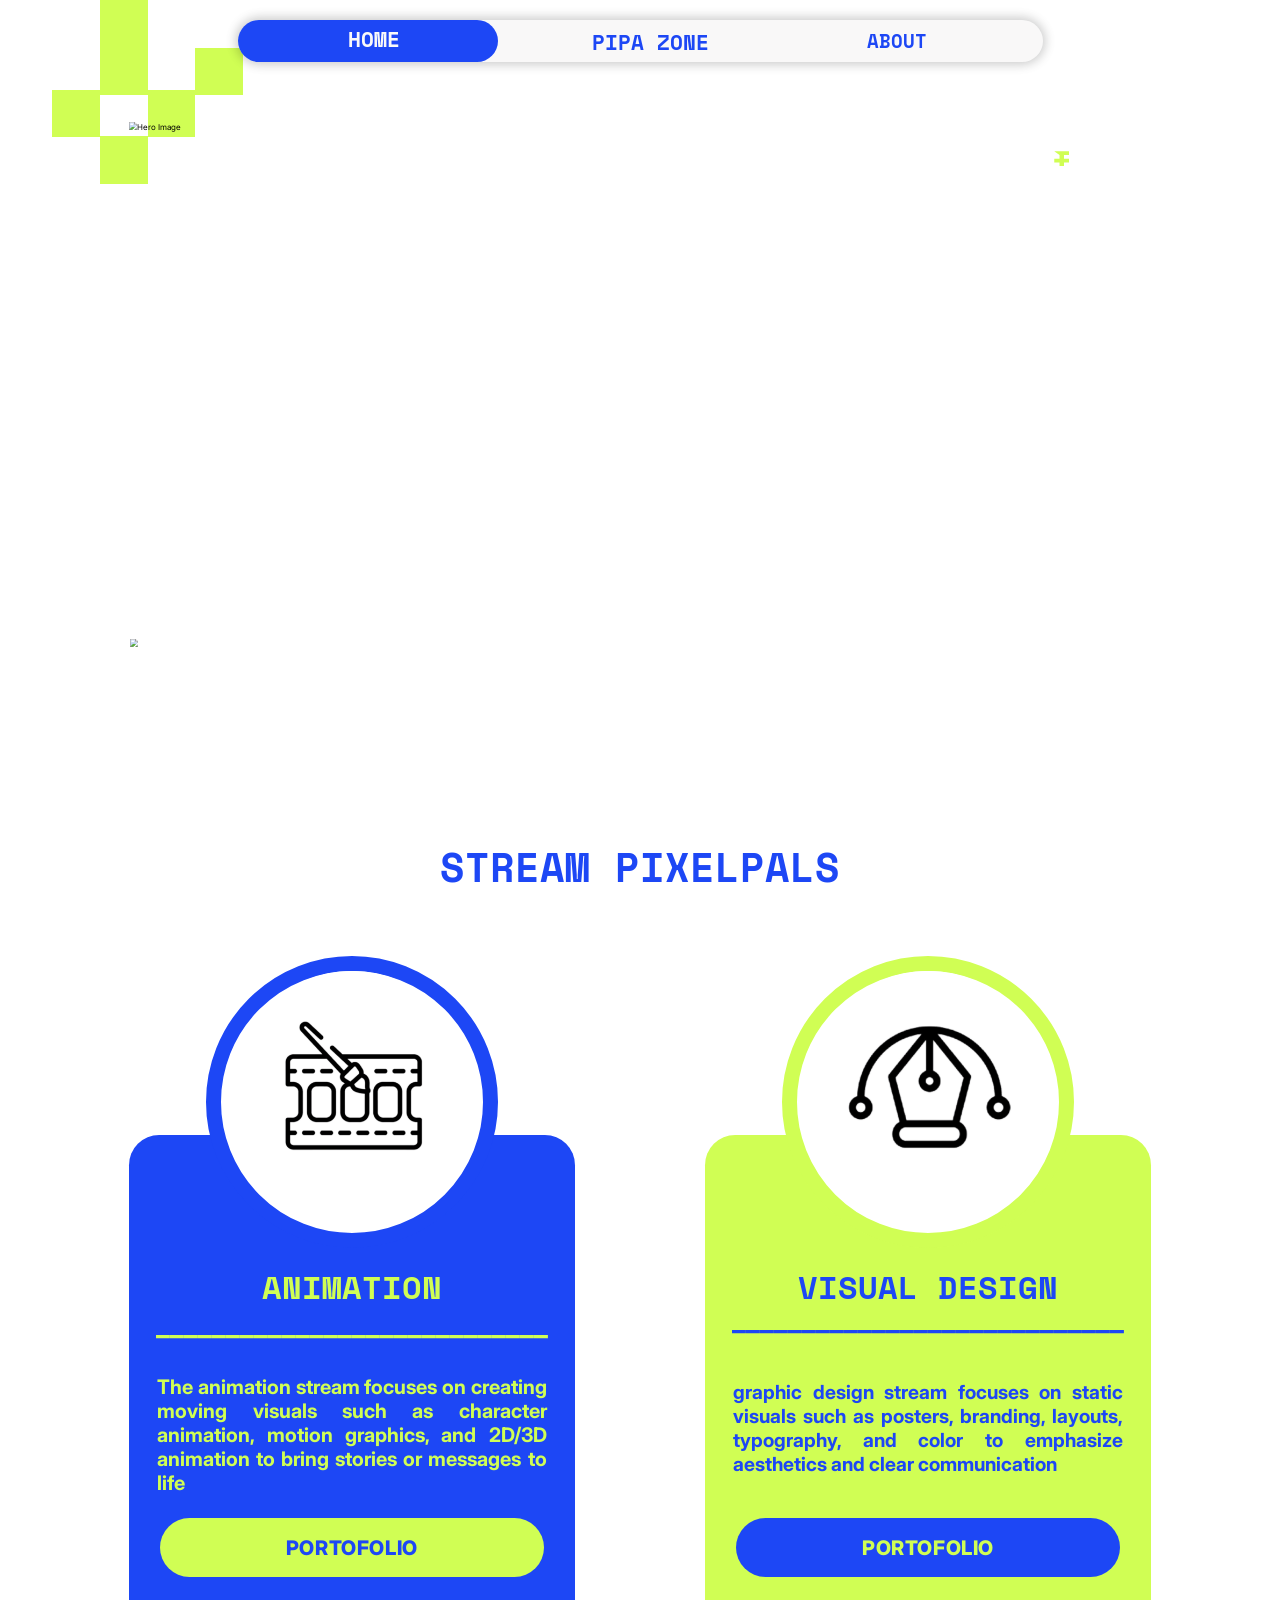
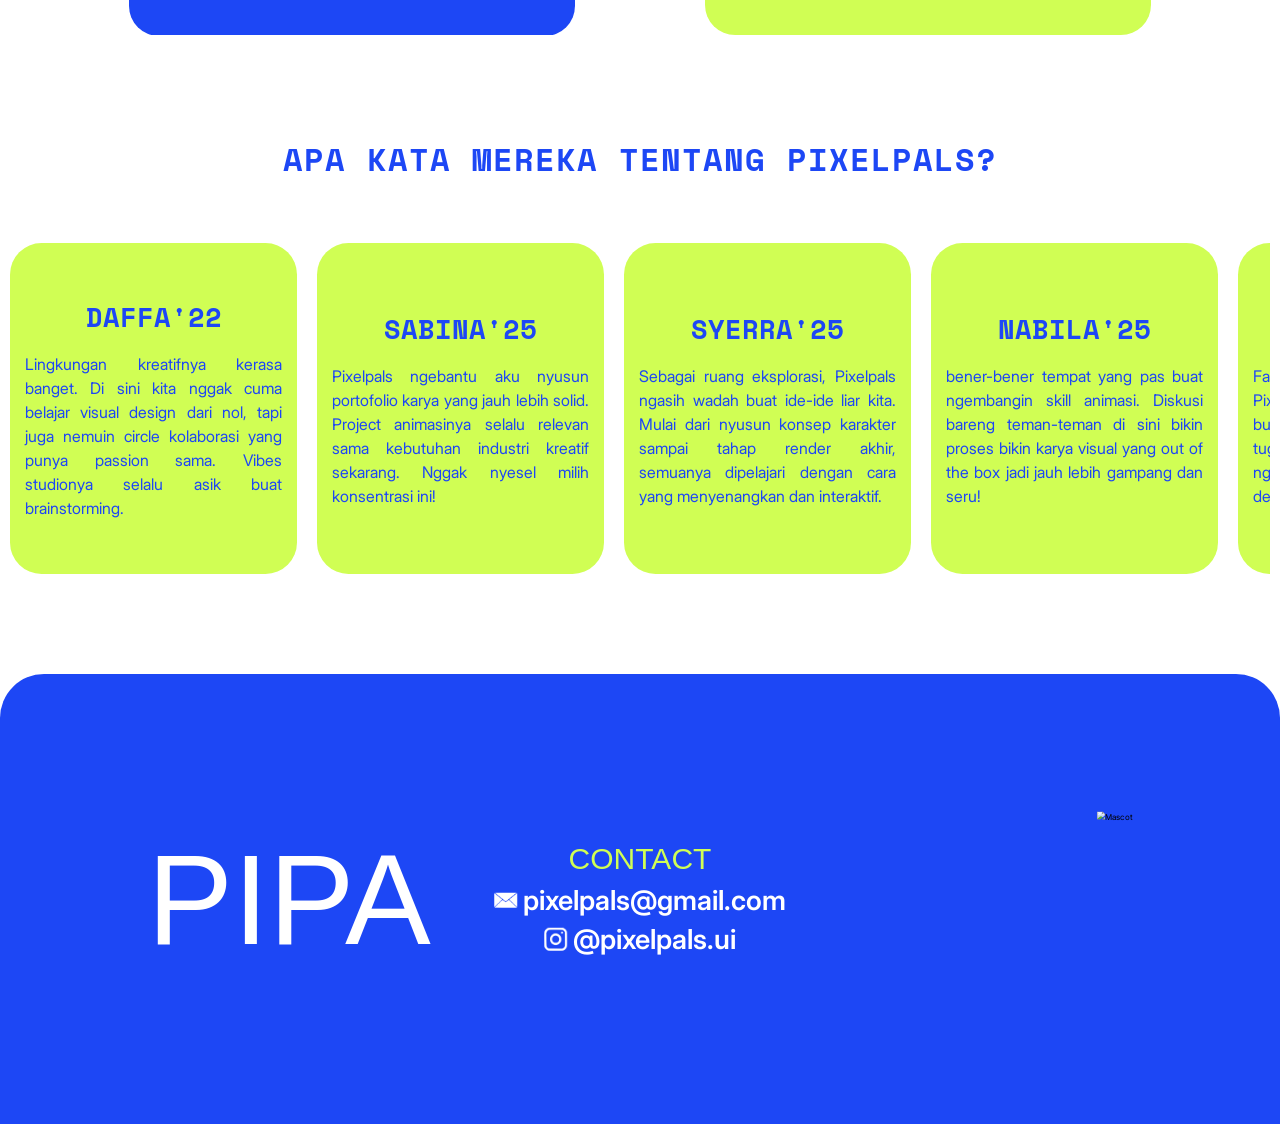
==== commit dbd5ba2e: "update" ====
--- a/index.html
+++ b/index.html
@@ -95,7 +95,7 @@
                 </a>
                 
                 <!-- Left Circle -->
-                <div style="width: 584.77px; height: 584.77px; left: 154px; top: 0.14px; position: absolute; background: white; border-radius: 9999px; border: 30.15px #1D47F5 solid;"><img src="img/Icon-home.png" alt="" style="size: 500px;"></div>
+                <div style="width: 584.77px; height: 584.77px; left: 154px; top: 0.14px; position: absolute; background: white; border-radius: 9999px; border: 30.15px #1D47F5 solid;"><img src="img/icon-animation.png" alt="" style="width: 477px;"></div>
                 
                 <!-- Left Button -->
                 <a href="#" class="portfolio-btn" id="btnAnimation" style="width: 767.63px; height: 116.75px; left: 61.94px; top: 1125.16px; position: absolute; background: #D0FE54; border-radius: 200.97px; display: flex; align-items: center; justify-content: center; text-decoration: none; cursor: pointer;">
@@ -103,7 +103,7 @@
                 </a>
                 
                 <!-- Right Circle -->
-                <div style="width: 584.77px; height: 584.77px; left: 1305.61px; top: 0px; position: absolute; background: white; border-radius: 9999px; border: 30.15px #D0FE54 solid;"></div>
+                <div style="width: 584.77px; height: 584.77px; left: 1305.61px; top: 0px; position: absolute; background: white; border-radius: 9999px; border: 30.15px #D0FE54 solid;"><img src="img/icon-pen.png" alt="" style="width: 477px;"></div>
             </div>
         </div>
     </section>
@@ -207,13 +207,13 @@
     <div class="portfolio-overlay" id="portfolioOverlayAnimation">
         <div class="portfolio-popup animation" id="portfolioPopupAnimation">
             <div class="video-container" id="videoContainer1">
-                <video id="video1" src="animasi 1 .mov" loop playsinline></video>
+                <video id="video1" src="img/animasi 1 .mov" loop playsinline></video>
                 <div class="video-overlay" id="videoOverlay1">
                     <button class="play-btn" id="playBtn1">▶</button>
                 </div>
             </div>
             <div class="video-container" id="videoContainer2">
-                <video id="video2" src="animasi 2.mov" loop playsinline></video>
+                <video id="video2" src="img/animasi 2.mov" loop playsinline></video>
                 <div class="video-overlay" id="videoOverlay2">
                     <button class="play-btn" id="playBtn2">▶</button>
                 </div>
--- a/css/styleIndex.css
+++ b/css/styleIndex.css
@@ -423,11 +423,11 @@
 
 /* Satukan menjadi satu deklarasi yang spesifik */
         .testimonial-card-slider .card-name {
-            font-family: 'Symtext', 'Space Mono', monospace !important; /* Gunakan !important untuk memaksa */
+            font-family: 'Symtext', 'Space Mono', monospace;
+            font-weight: bolder;
             text-align: center;
             color: #1D47F5;
             font-size: 54px;
-            font-weight: 400;
             margin-bottom: 30px;
             text-transform: uppercase;
         }
@@ -437,7 +437,6 @@
             color: #1D47F5;
             font-size: 32px;
             font-family: 'Inter', sans-serif;
-            font-weight: 500;
             line-height: 1.5;
             word-wrap: break-word;
         }
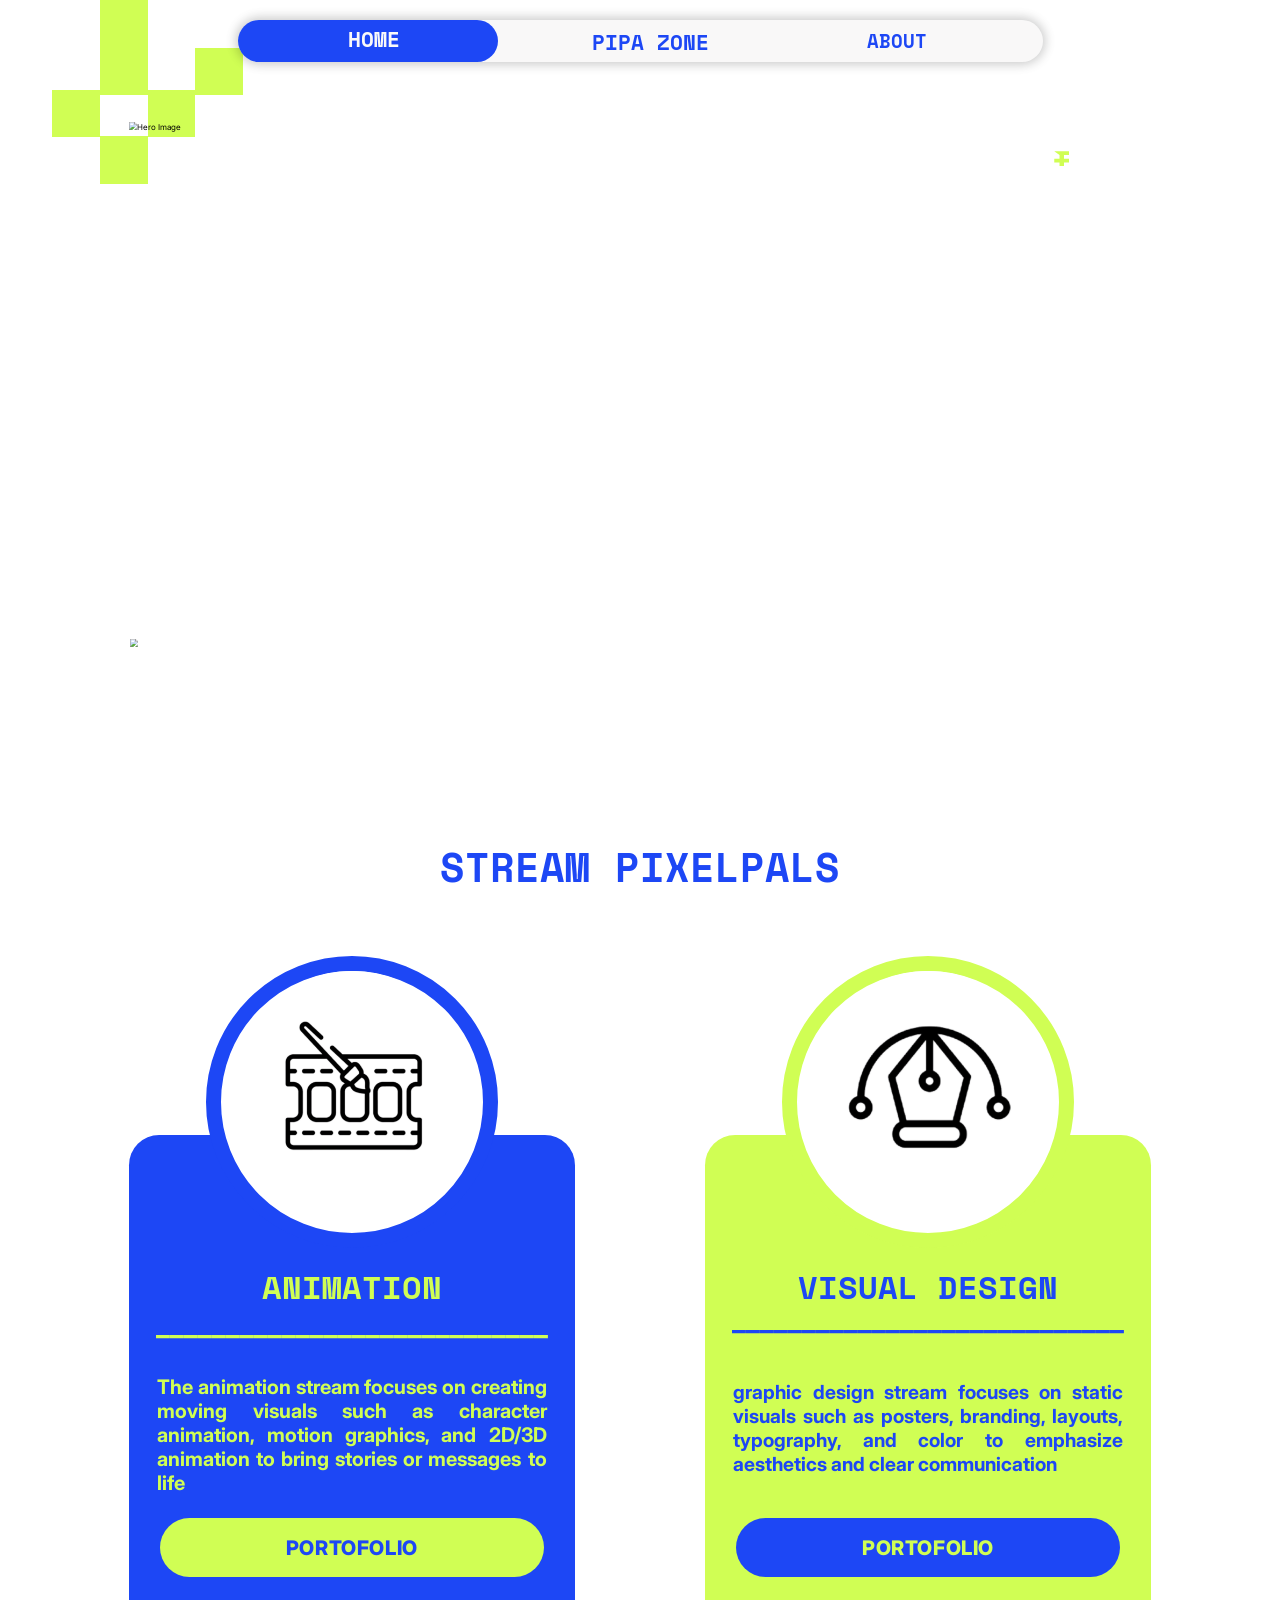
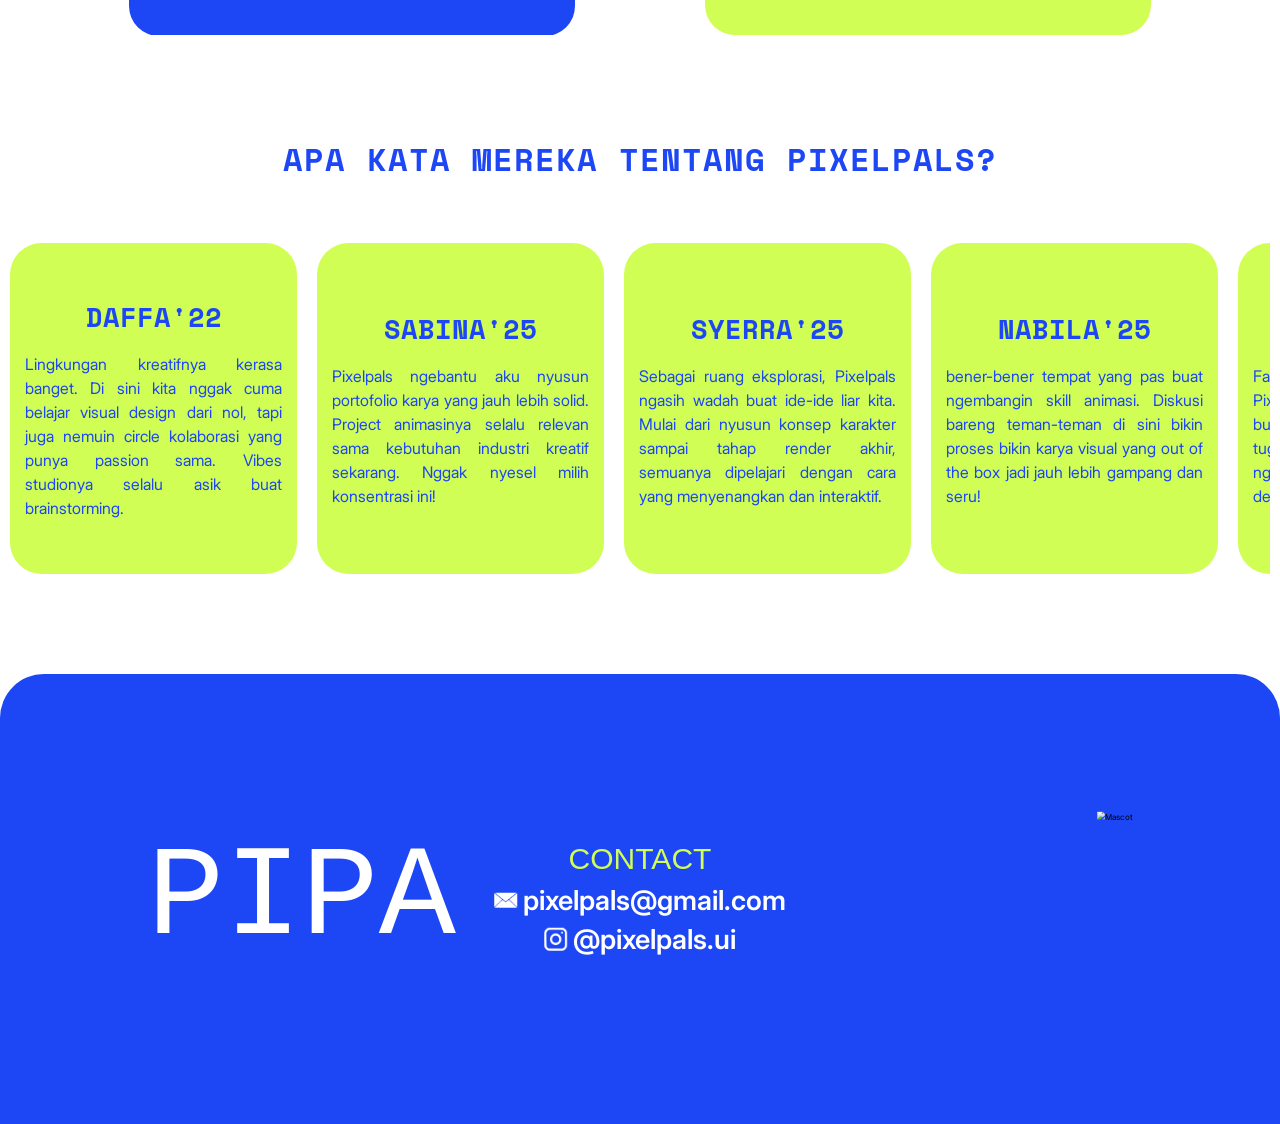
==== commit 29d91ae8: "Update index.html" ====
--- a/index.html
+++ b/index.html
@@ -173,7 +173,7 @@
     <footer class="snap-section">
         <div style="width: 100%; max-width: 2091px; height: 450px; position: relative; margin: 0 auto; padding: 0 60px;">
             <!-- PIPA - Left Side -->
-            <div style="position: absolute; left: 60px; top: 50%; transform: translateY(-50%); text-align: center; color: white; font-size: 257.24px; font-family: 'Symtext', sans-serif; font-weight: 400; word-wrap: break-word;">PIPA</div>
+            <div style="position: absolute; left: 60px; top: 50%; transform: translateY(-50%); text-align: center; color: white; font-size: 257.24px; font-family: 'Symtext', monospace; font-weight: 400; word-wrap: break-word;">PIPA</div>
             
             <!-- Contact Section - Center -->
             <div style="position: absolute; left: 50%; top: 50%; transform: translate(-50%, -50%); text-align: center;">
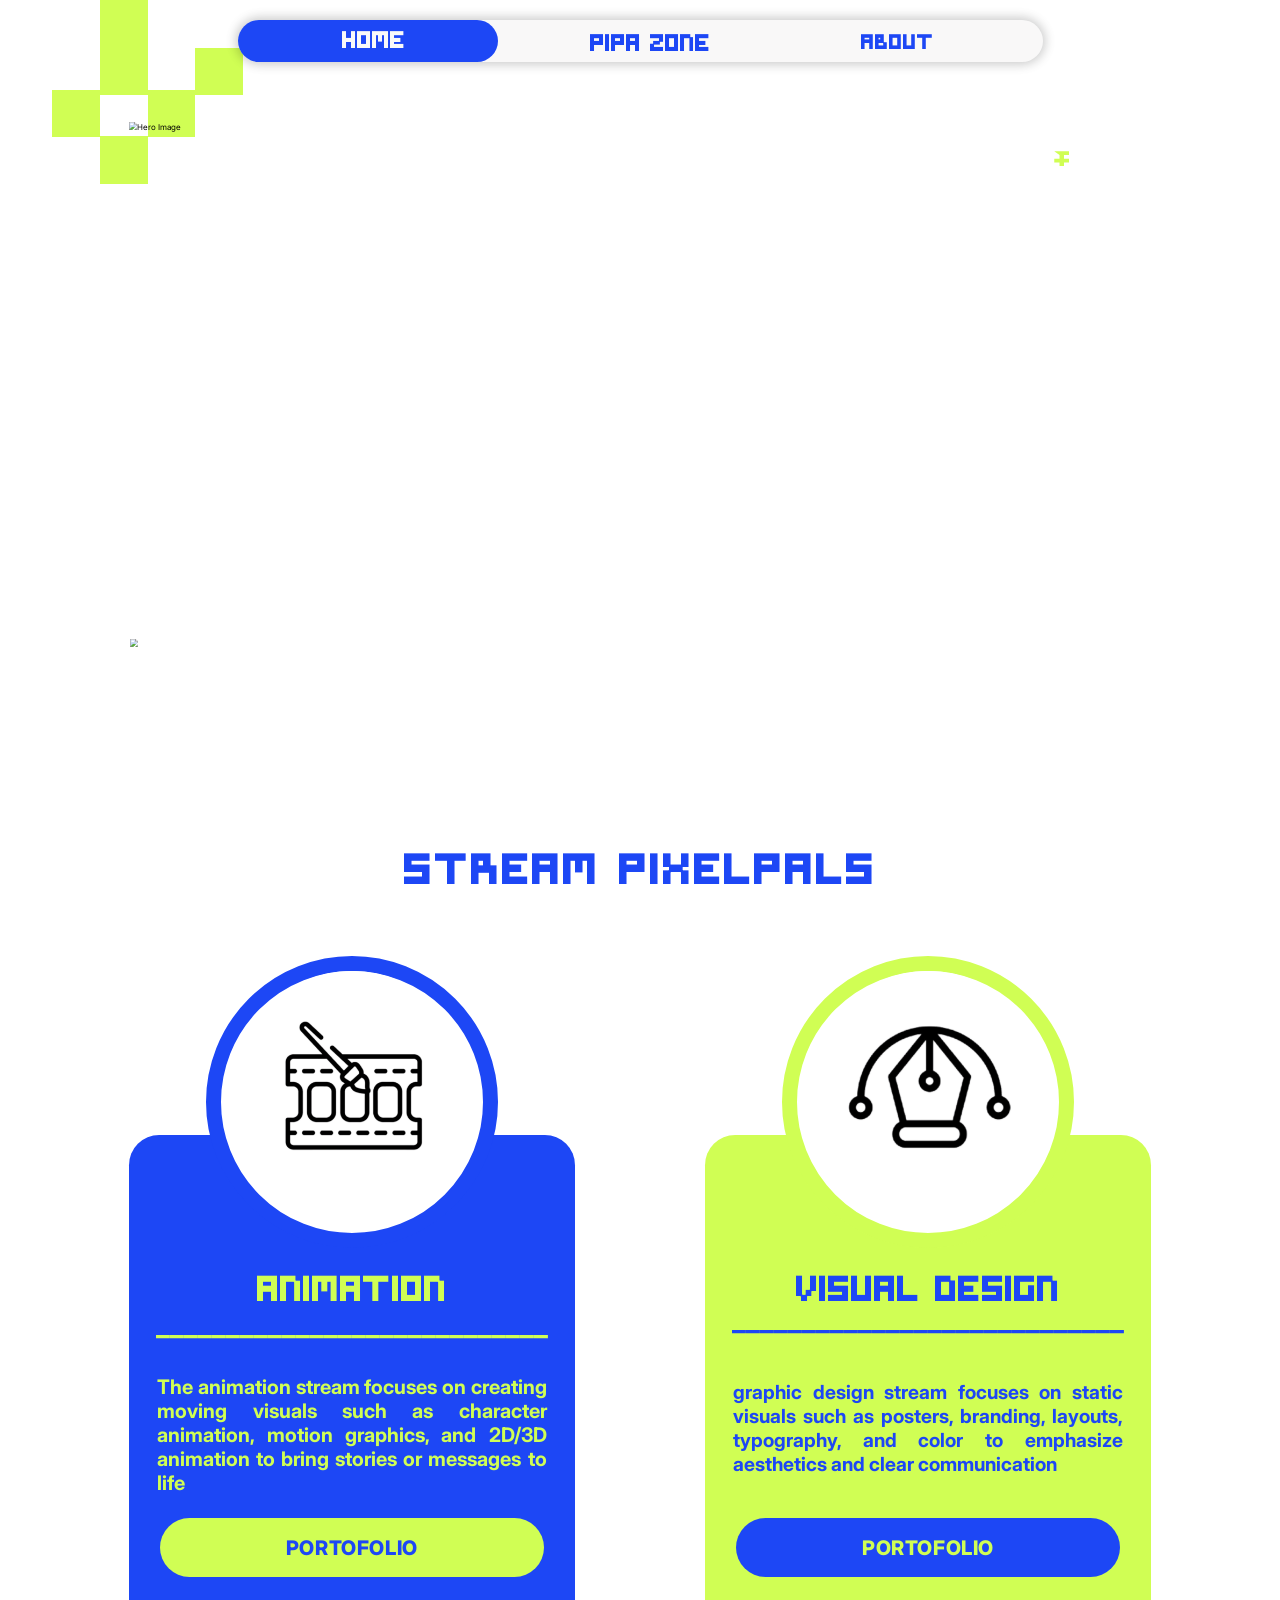
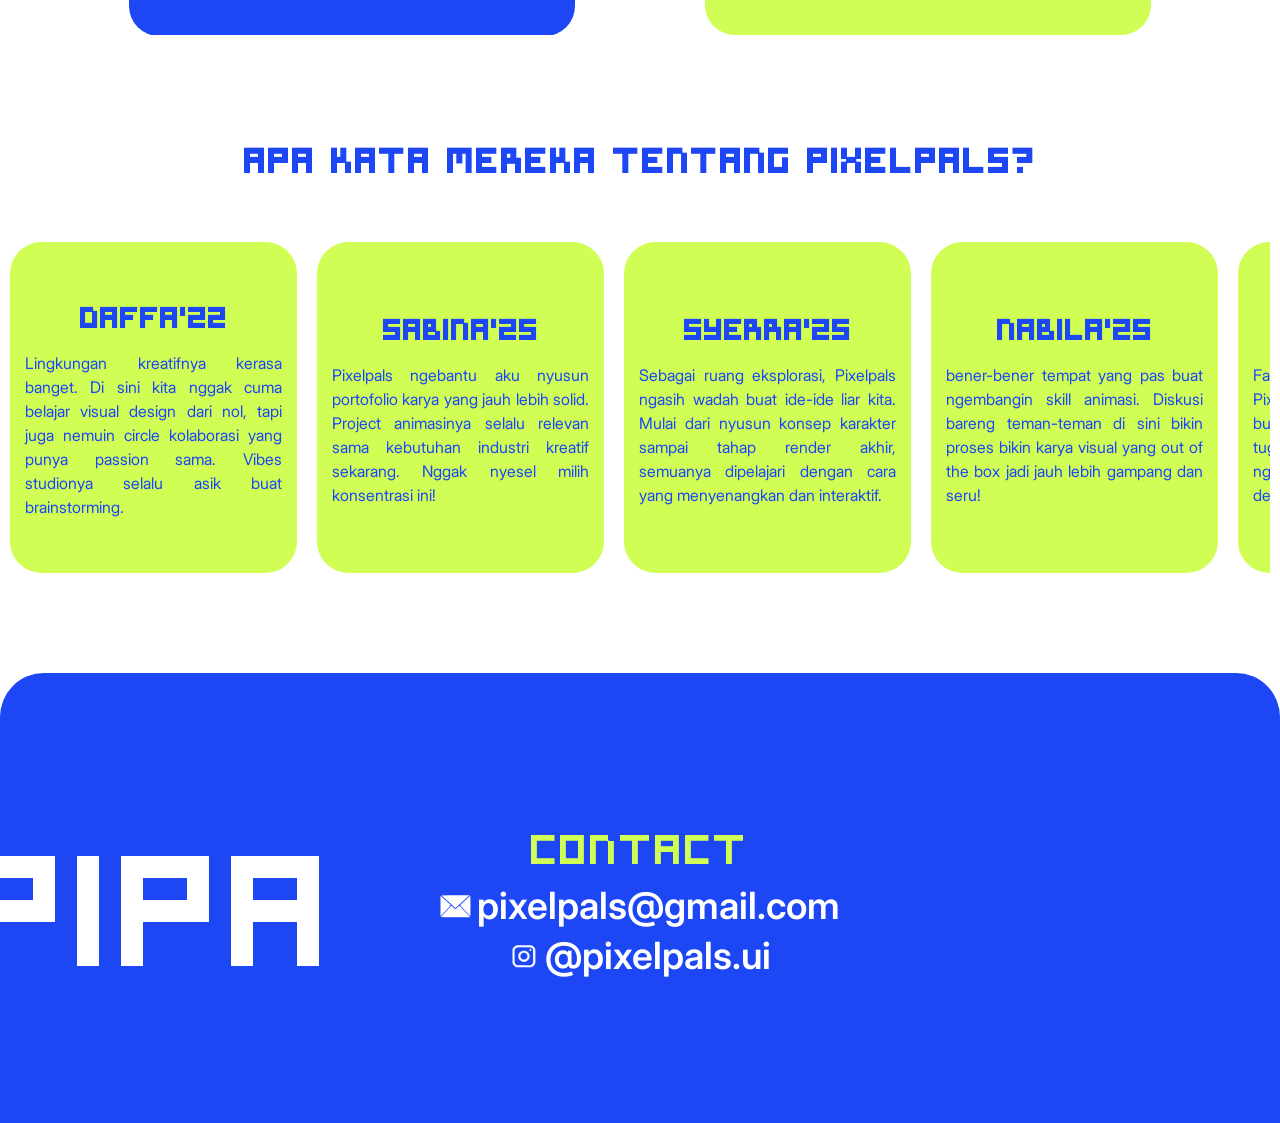
==== commit b178aec6: "berak" ====
--- a/index.html
+++ b/index.html
@@ -171,25 +171,25 @@
 
     <!-- Footer -->
     <footer class="snap-section">
-        <div style="width: 100%; max-width: 2091px; height: 450px; position: relative; margin: 0 auto; padding: 0 60px;">
+        <div style="width: 100%; max-width: 2091px; height: 450px; position: relative; margin: 0 auto; padding: 60px;">
             <!-- PIPA - Left Side -->
-            <div style="position: absolute; left: 60px; top: 50%; transform: translateY(-50%); text-align: center; color: white; font-size: 257.24px; font-family: 'Symtext', monospace; font-weight: 400; word-wrap: break-word;">PIPA</div>
+            <div style="position: absolute; left: -300px; top: 230px; transform: translateY(-50%); text-align: center; color: white; font-size: 300.24px; font-family: 'Symtext', 'Space Mono', monospace; font-weight: 400; word-wrap: break-word;">PIPA</div>
             
             <!-- Contact Section - Center -->
             <div style="position: absolute; left: 50%; top: 50%; transform: translate(-50%, -50%); text-align: center;">
-                <div style="text-align: center; color: #D0FE54; font-size: 60px; font-family: 'Symtext', sans-serif; font-weight: 400; margin-bottom: 15px;">CONTACT</div>
+                <div style="text-align: center; color: #D0FE54; font-size: 80px; font-family: 'Symtext', sans-serif; font-weight: 400; margin-bottom: 15px;">CONTACT</div>
                 <div style="display: flex; align-items: center; justify-content: center; gap: 12px; margin-bottom: 10px;">
-                    <img src="img/Email-icon.png" alt="Email" style="width: 45px; height: 45px; object-fit: contain;">
-                    <span style="text-align: center; color: white; font-size: 55px; font-family: 'Inter', sans-serif; font-weight: 600;">pixelpals@gmail.com</span>
+                    <img src="img/Email-icon.png" alt="Email" style="width: 60px; height: 45px; object-fit: contain;">
+                    <span style="text-align: center; color: white; font-size: 75px; font-family: 'Inter', sans-serif; font-weight: 600;">pixelpals@gmail.com</span>
                 </div>
                 <div style="display: flex; align-items: center; justify-content: center; gap: 12px;">
-                    <img src="img/IG-icon.png" alt="Instagram" style="width: 45px; height: 45px; object-fit: contain;">
-                    <span style="text-align: center; color: white; font-size: 55px; font-family: 'Inter', sans-serif; font-weight: 600;">@pixelpals.ui</span>
+                    <img src="img/IG-icon.png" alt="Instagram" style="width: 60px; height: 45px; object-fit: contain;">
+                    <span style="text-align: center; color: white; font-size: 75px; font-family: 'Inter', sans-serif; font-weight: 600;">@pixelpals.ui</span>
                 </div>
             </div>
             
             <!-- Mascot - Right Side -->
-            <img src="img/MASCOT.png" alt="Mascot" style="position: absolute; right: 60px; top: 50%; transform: translateY(-50%); height: 350px; object-fit: contain;">
+            <img src="img/MASCOT.png" alt="Mascot" style="position: absolute; right: -350px; top: 50%; transform: translateY(-50%); height: 700px; object-fit: contain;">
         </div>
     </footer>
 
--- a/css/styleIndex.css
+++ b/css/styleIndex.css
@@ -1,6 +1,6 @@
         @font-face {
             font-family: 'Symtext';
-            src: url('Symtext.ttf') format('truetype');
+            src: url('../attr/Symtext.ttf') format('truetype');
             font-weight: normal;
             font-style: normal;
         }
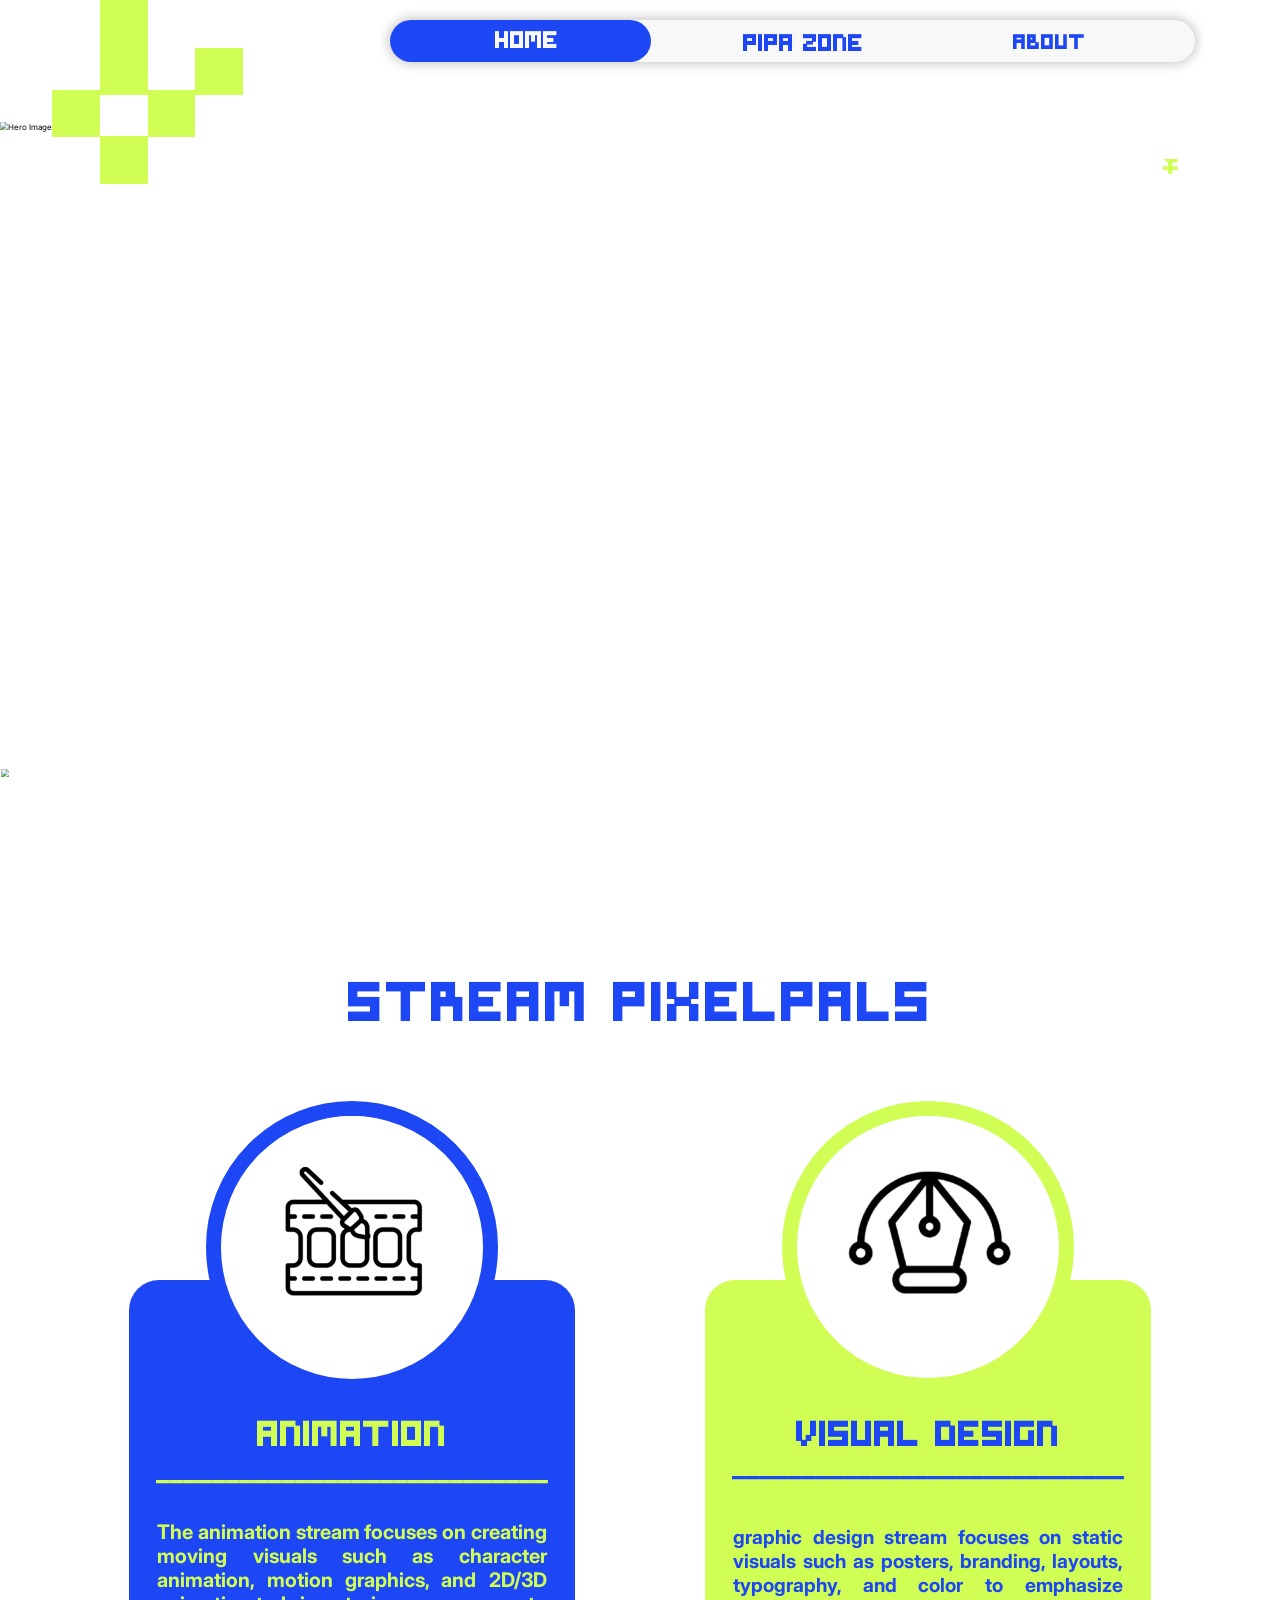
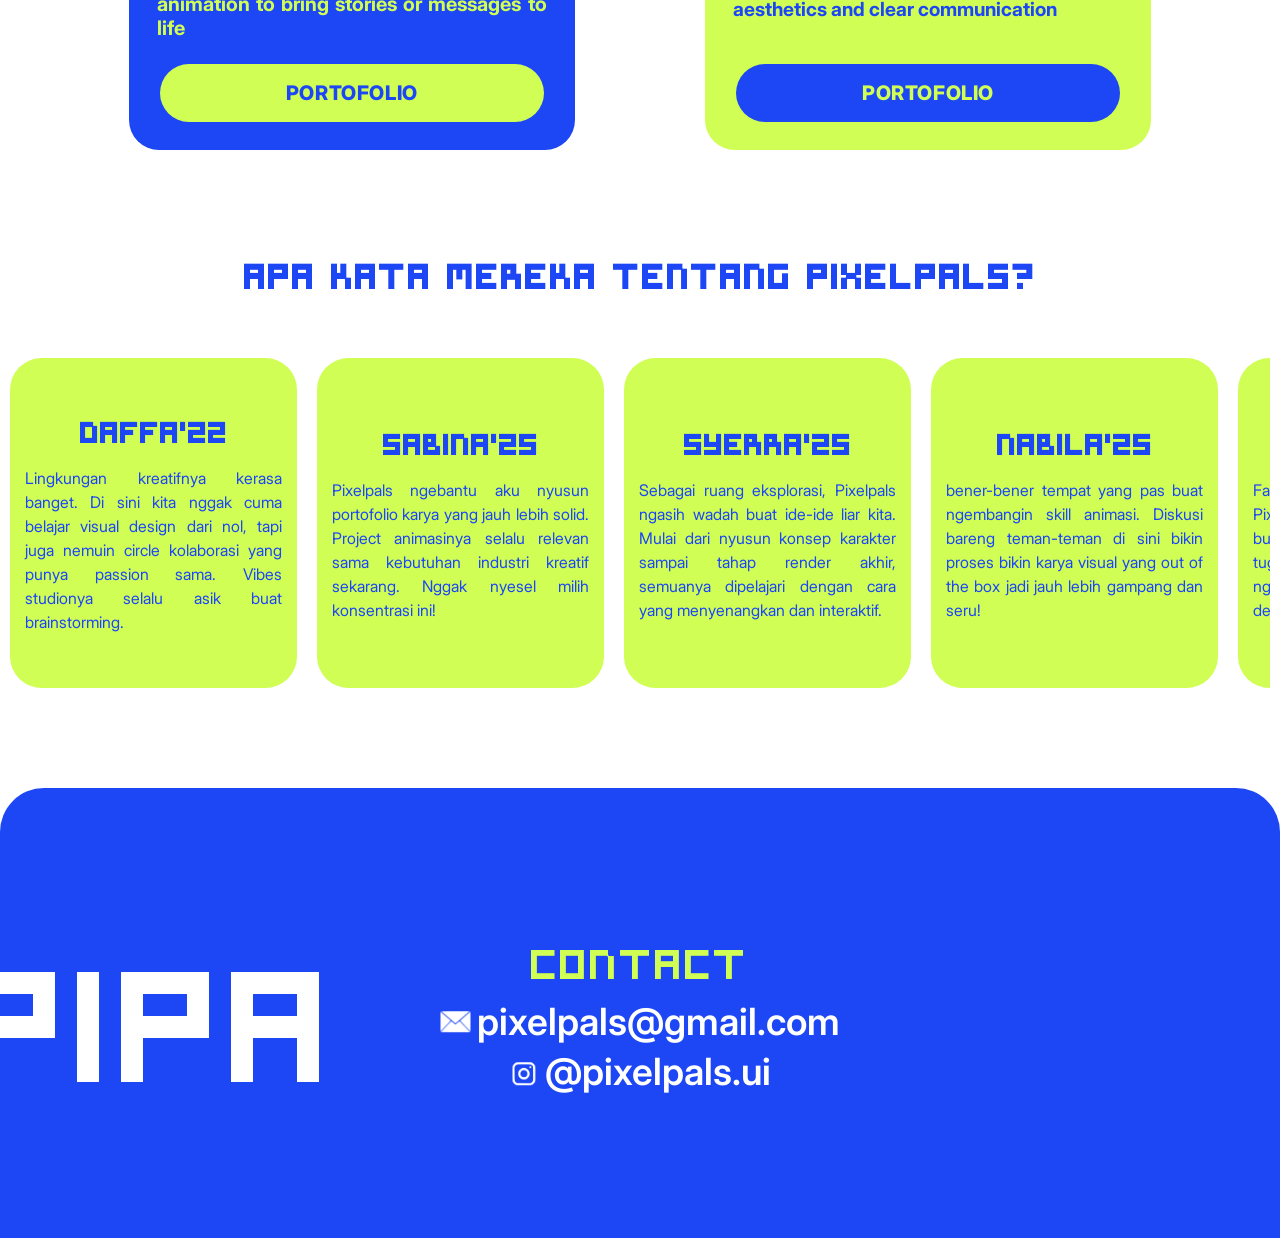
==== commit 764b93d8: "FIX HOME SAMA ABOUT" ====
--- a/index.html
+++ b/index.html
@@ -30,7 +30,7 @@
     </div>
 
     <!-- Header & Navigation -->
-    <header style="width: 100%; display: flex; justify-content: center; padding: 40px 60px 20px 60px; position: relative; z-index: 100;">
+    <header style="width: 100%; display: flex; justify-content: right; padding: 40px 170px 20px 60px; position: relative; z-index: 100;">
         <div style="width: 100%; max-width: 1610px; height: 83px; position: relative; border-radius: 118.92px;">
             <!-- Background with shadow -->
             <div style="width: 100%; height: 83px; left: 0px; top: 0px; position: absolute; opacity: 0.70; background: #F7F6F6; box-shadow: 0px 0px 20.22px 4.76px rgba(0, 0, 0, 0.30); border-radius: 118.92px;"></div>
@@ -53,23 +53,23 @@
         <div class="hero-wrapper">
             <div class="hero-accent"></div>
             <img src="img/hero-image.png" alt="Hero Image" class="hero-image">
-            <a href="https://google.com" class="hero-cta">
+            <a href="#stream" class="hero-cta">
                 <img src="img/explore-now-button.png" alt="">
             </a>
         </div>
     </section>
 
     <!-- Stream Section - Custom Design -->
-    <section class="stream-section snap-section">
+    <section class="stream-section snap-section" id="stream">
         <h2 class="stream-title-custom">STREAM PIXELPALS</h2>
         
         <div class="stream-design-container">
             <div style="width: 100%; max-width: 2044px; height: auto; aspect-ratio: 2044.37 / 1359.50; position: relative; margin: 0 auto;">
                 <!-- Left Blue Box -->
-                <div style="width: 892.76px; height: 1001.36px; left: 0px; top: 358.14px; position: absolute; background: #1D47F5; border-radius: 60.29px; max-width: 45%;"></div>
+                <div style="width: 892.76px; height: 940.36px; left: 0px; top: 358.14px; position: absolute; background: #1D47F5; border-radius: 60.29px; max-width: 45%;"></div>
                 
                 <!-- Right Green Box -->
-                <div style="width: 892.76px; height: 1001.36px; left: 1151.61px; top: 357.94px; position: absolute; background: #D0FE54; border-radius: 60.29px; max-width: 45%;"></div>
+                <div style="width: 892.76px; height: 940.36px; left: 1151.61px; top: 357.94px; position: absolute; background: #D0FE54; border-radius: 60.29px; max-width: 45%;"></div>
                 
                 <!-- Visual Design Label -->
                 <div style="width: 654.97px; height: 132.82px; left: 1270.50px; top: 595.30px; position: absolute; text-align: center; justify-content: center; display: flex; flex-direction: column; color: #1D47F5; font-size: 64.31px; font-family: 'Symtext', 'Space Mono', monospace; font-weight: bold; word-wrap: break-word;">VISUAL DESIGN</div>
@@ -180,11 +180,11 @@
                 <div style="text-align: center; color: #D0FE54; font-size: 80px; font-family: 'Symtext', sans-serif; font-weight: 400; margin-bottom: 15px;">CONTACT</div>
                 <div style="display: flex; align-items: center; justify-content: center; gap: 12px; margin-bottom: 10px;">
                     <img src="img/Email-icon.png" alt="Email" style="width: 60px; height: 45px; object-fit: contain;">
-                    <span style="text-align: center; color: white; font-size: 75px; font-family: 'Inter', sans-serif; font-weight: 600;">pixelpals@gmail.com</span>
+                    <a href="mailto:pixelpals@gmail.com" style="text-align: center; color: white; font-size: 75px; font-family: 'Inter', sans-serif; font-weight: 600; text-decoration: none;">pixelpals@gmail.com</span>
                 </div>
                 <div style="display: flex; align-items: center; justify-content: center; gap: 12px;">
                     <img src="img/IG-icon.png" alt="Instagram" style="width: 60px; height: 45px; object-fit: contain;">
-                    <span style="text-align: center; color: white; font-size: 75px; font-family: 'Inter', sans-serif; font-weight: 600;">@pixelpals.ui</span>
+                    <a href="https://www.instagram.com/pixelpals.ui/" style="text-align: center; color: white; font-size: 75px; font-family: 'Inter', sans-serif; font-weight: 600; text-decoration: none;" target="_blank">@pixelpals.ui</a>
                 </div>
             </div>
             
--- a/css/styleIndex.css
+++ b/css/styleIndex.css
@@ -3,6 +3,10 @@
             src: url('../attr/Symtext.ttf') format('truetype');
             font-weight: normal;
             font-style: normal;
+        }
+
+        html{
+              scroll-behavior: smooth;
         }
 
         * {
@@ -127,7 +131,7 @@
         .hero-wrapper {
             position: relative;
             width: 100%;
-            max-width: 2044px;
+            max-width: 2690px;
             aspect-ratio: 2720.33 / 1584.61;
             margin: 0 auto;
         }
@@ -135,6 +139,7 @@
         .hero-image {
             width: 100%;
             height: 100%;
+            
             object-fit: cover;
             display: block;
         }
@@ -167,15 +172,16 @@
 
         /* Stream Section - Using inline styles */
         .stream-section {
-            padding: 60px 20px;
+            padding: 0px 0px;
             text-align: center;
             width: 100%;
         }
 
         .stream-title-custom {
             color: #1D47F5;
-            font-size: 80px;
+            font-size: 100px;
             font-weight: bold;
+            padding: 10px 10px;
             font-family: 'Symtext', 'Space Mono', monospace;
             margin-top: 80px;
             margin-bottom: 120px;
